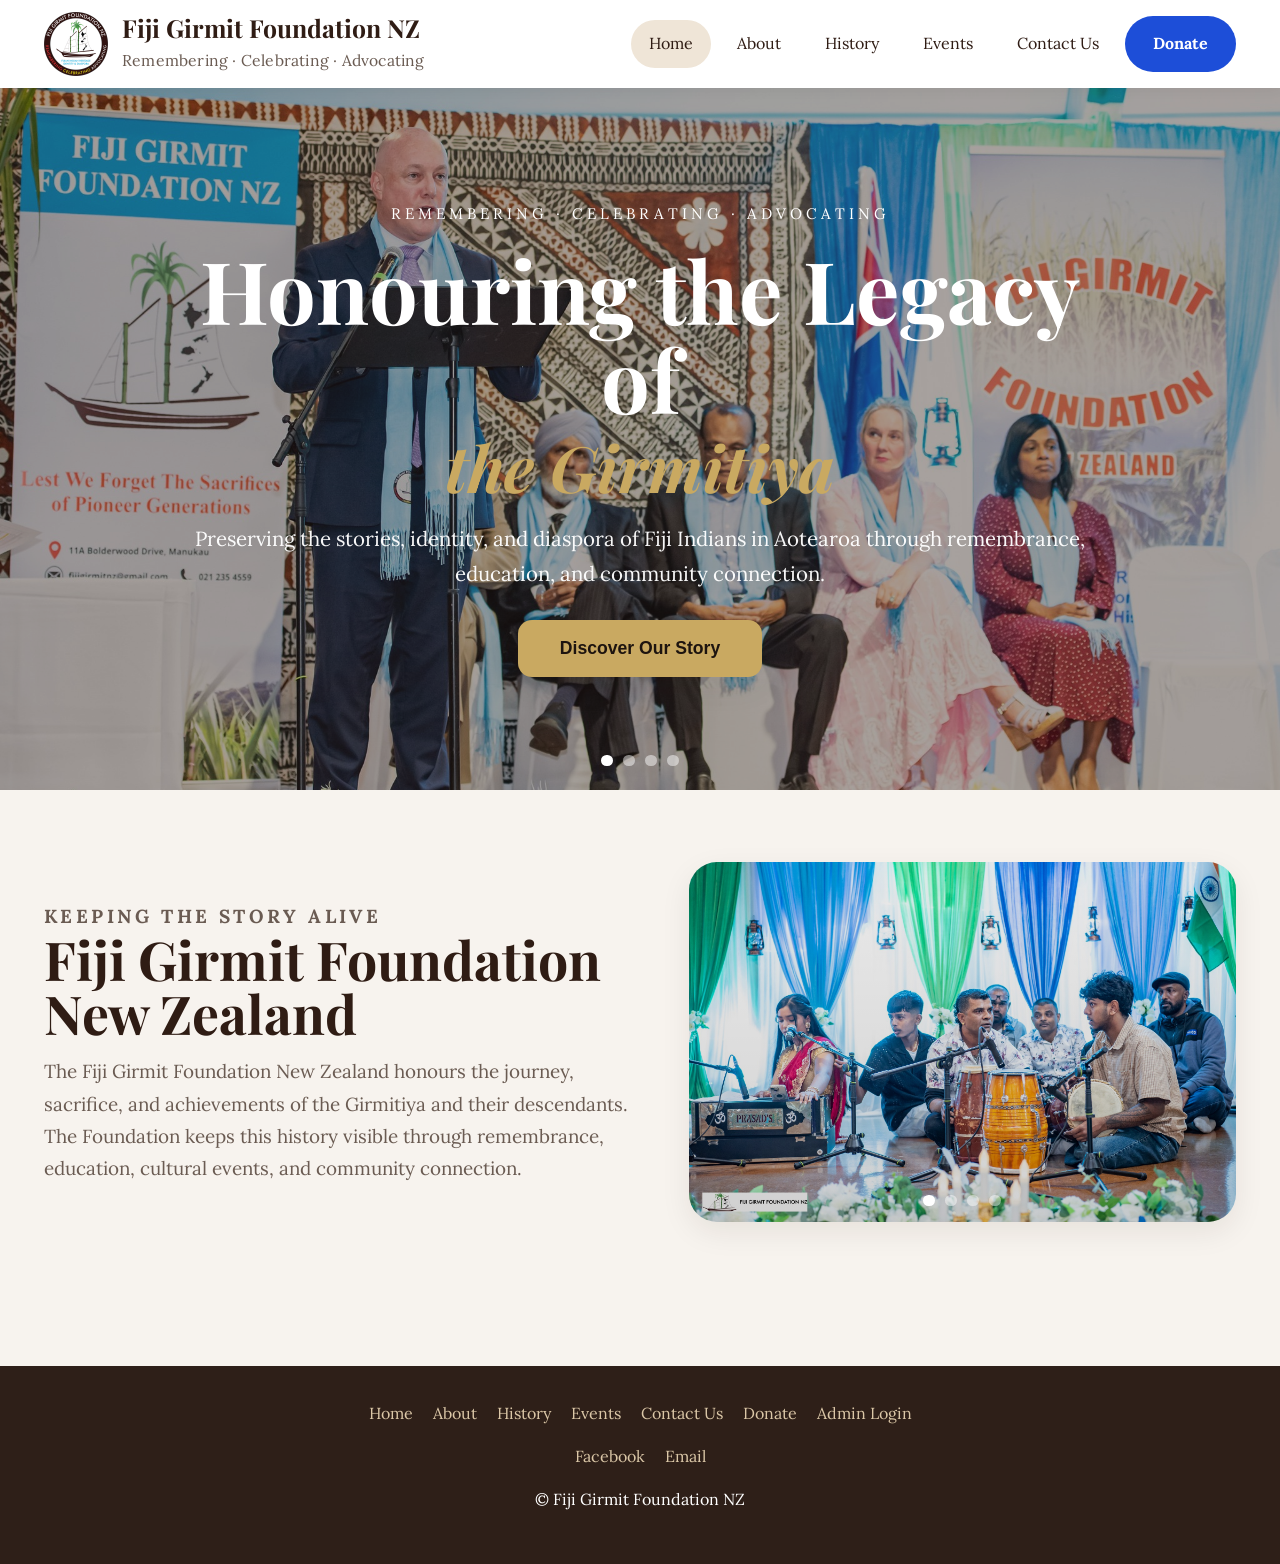
==== index.html @ 78e46b91 "Add files via upload" ====
<!DOCTYPE html>

<html lang="en">
<head>
<meta charset="utf-8"/>
<meta content="width=device-width, initial-scale=1.0" name="viewport"/>
<title>Fiji Girmit Foundation NZ</title>
<link href="https://fonts.googleapis.com/css2?family=Playfair+Display:wght@400;600;700&amp;family=Lora:wght@400;500;600&amp;display=swap" rel="stylesheet"/>
<style>
:root{--ink:#2f1c14;--gold:#c9a961;--cream:#f7f3ee;--line:#eadfce;--white:#fff;--muted:#6a5b52;--shadow:0 10px 30px rgba(40,24,18,.08)}
*{box-sizing:border-box}html,body{margin:0;padding:0;overflow-x:hidden}body{font-family:"Lora",serif;background:var(--cream);color:var(--ink);line-height:1.7}a{text-decoration:none;color:inherit}img{max-width:100%;display:block}.container{max-width:1240px;margin:0 auto;padding:0 24px}
header{position:sticky;top:0;z-index:1000;background:rgba(255,255,255,.96);backdrop-filter:blur(10px);box-shadow:0 2px 12px rgba(0,0,0,.05)}.header-inner{max-width:1240px;margin:0 auto;padding:18px 24px;display:flex;align-items:center;justify-content:space-between;gap:20px}.brand{display:flex;align-items:center;gap:14px}.brand img{width:58px;height:58px;object-fit:contain}.brand h1{margin:0;font-family:"Playfair Display",serif;font-size:1.15rem}.brand p{margin:0;color:var(--muted);font-size:.8rem}nav{display:flex;align-items:center;gap:8px;flex-wrap:wrap}nav a{padding:10px 18px;border-radius:999px;font-size:1rem;transition:.2s}nav a:hover,nav a.active{background:#efe5d7}.donate-btn{background:#1d4ed8;color:#fff!important;font-weight:700;padding:14px 28px!important}
.hero{position:relative;min-height:78vh;display:flex;align-items:center;justify-content:center;overflow:hidden}.hero-slides,.hero-slide{position:absolute;inset:0}.hero-slide{opacity:0;transition:opacity .9s ease}.hero-slide.active{opacity:1}.hero-slide img{width:100%;height:100%;object-fit:cover}.hero:after{content:"";position:absolute;inset:0;background:rgba(46,31,24,.42)}.hero-content{position:relative;z-index:2;text-align:center;color:#fff;max-width:980px;padding:40px 24px}.hero-content .topline{letter-spacing:4px;text-transform:uppercase;font-size:.95rem;margin:0 0 18px}.hero-content h1{margin:0;font-family:"Playfair Display",serif;font-size:5.4rem;line-height:1.03}.hero-content h2{margin:10px 0 22px;font-family:"Playfair Display",serif;font-size:4rem;line-height:1.05;color:var(--gold);font-style:italic}.hero-content .desc{margin:0 auto 28px;max-width:940px;font-size:1.28rem;color:rgba(255,255,255,.96)}.hero-content button{background:var(--gold);color:#1d140f;border:none;border-radius:14px;padding:18px 42px;font-weight:800;font-size:1.1rem;cursor:pointer;box-shadow:var(--shadow)}.hero-dots,.slideshow-dots{position:absolute;left:50%;transform:translateX(-50%);display:flex;gap:10px;z-index:3}.hero-dots{bottom:24px}.dot{width:11px;height:11px;border-radius:999px;border:0;background:rgba(255,255,255,.48);cursor:pointer}.dot.active{background:#fff}
.section{max-width:1240px;margin:0 auto;padding:72px 24px;display:grid;grid-template-columns:1.05fr .95fr;gap:40px;align-items:center}.section-label{margin:0 0 12px;color:var(--gold);letter-spacing:.18em;text-transform:uppercase;font-size:.9rem;font-weight:700}.section h3{margin:0 0 16px;font-family:"Playfair Display",serif;font-size:3.35rem;line-height:1}.section p{margin:0;color:var(--muted);font-size:1.18rem;max-width:700px}.section-block{padding:72px 0}.section-title{margin:0;font-family:"Playfair Display",serif;font-size:3rem;line-height:1.08}.full-width-slideshow{position:relative;border-radius:28px;overflow:hidden;box-shadow:var(--shadow);height:360px}.slides-track,.story-slide{position:absolute;inset:0}.story-slide{opacity:0;transition:opacity .8s ease}.story-slide.active{opacity:1}.story-slide img{width:100%;height:100%;object-fit:cover}.slideshow-overlay{position:absolute;inset:0;background:linear-gradient(180deg,rgba(0,0,0,.08),rgba(0,0,0,.18))}.slideshow-dots{bottom:16px}
.grid{display:grid;gap:24px}.card-grid{grid-template-columns:repeat(auto-fit,minmax(280px,1fr));margin-top:32px}.site-card{background:#fff;border:1px solid var(--line);border-radius:24px;overflow:hidden;box-shadow:var(--shadow);transition:transform .2s ease,box-shadow .2s ease;cursor:pointer}.site-card:hover{transform:translateY(-4px);box-shadow:0 18px 34px rgba(40,24,18,.12)}.site-card .media{aspect-ratio:4/3;background:#efe6da;overflow:hidden}.site-card .media img{width:100%;height:100%;object-fit:cover}.site-card .media.media--empty{display:flex;align-items:center;justify-content:center;border:1px dashed #d6c3a8}.media-placeholder{padding:18px;text-align:center;color:#7a6555;font-weight:600}.site-card .content{padding:22px}.eyebrow{margin:0 0 10px;color:var(--gold);font-size:.82rem;text-transform:uppercase;letter-spacing:.12em;font-weight:700}.site-card h3{margin:0 0 10px;font-family:"Playfair Display",serif;font-size:1.9rem;line-height:1.05}.meta{margin:0 0 12px;color:var(--muted);font-size:.97rem}.site-card p{margin:0;color:var(--muted)}.cta{margin-top:14px;color:#a12f27;font-weight:700}.notice{padding:14px 18px;border-radius:18px;background:#fff;border:1px solid var(--line);color:var(--muted);margin-top:24px}
.modal{position:fixed;inset:0;background:rgba(20,13,10,.78);display:none;align-items:center;justify-content:center;padding:24px;z-index:2000}.modal.open{display:flex}.modal-shell{width:min(1120px,100%);background:#fbf8f4;border-radius:28px;overflow:hidden;box-shadow:0 30px 80px rgba(0,0,0,.35)}.modal-top{display:flex;align-items:center;justify-content:space-between;padding:24px 28px;border-bottom:1px solid var(--line)}.modal-top h3{margin:0;font-family:"Playfair Display",serif;font-size:2.6rem}.close-btn{background:none;border:none;font-size:2rem;cursor:pointer;color:var(--ink)}.modal-main{display:grid;grid-template-columns:1.1fr .9fr}.modal-visual{position:relative;display:flex;align-items:center;justify-content:center;background:#111;min-height:520px}.modal-visual img{max-width:100%;max-height:100%;object-fit:contain}.modal-visual.no-image img{display:none}.modal-visual.no-image:before{content:"No image uploaded";color:#fff;font-weight:700}.modal-panel{padding:28px}.modal-nav{position:absolute;top:50%;transform:translateY(-50%);width:54px;height:54px;border-radius:999px;border:none;background:rgba(255,255,255,.95);font-size:1.5rem;cursor:pointer}.modal-nav.prev{left:18px}.modal-nav.next{right:18px}.counter{display:inline-flex;padding:8px 14px;border-radius:999px;background:#f1e7da;color:var(--ink);font-weight:700;margin-bottom:18px}
footer{background:#2e1f18;color:#fff;margin-top:72px}.footer-inner{max-width:1240px;margin:0 auto;padding:34px 24px;text-align:center}.footer-links,.footer-social{display:flex;gap:20px;justify-content:center;flex-wrap:wrap;margin-bottom:16px}.footer-links a,.footer-social a{color:#dbc7a7}
@media(max-width:1100px){.section,.modal-main{grid-template-columns:1fr}.hero-content h1{font-size:4rem}.hero-content h2{font-size:3rem}.modal-visual{min-height:360px}}
@media(max-width:760px){.header-inner{flex-direction:column;align-items:flex-start;padding:14px 18px}.brand img{width:48px;height:48px}nav{width:100%;gap:6px}nav a{padding:9px 12px;font-size:.92rem}.donate-btn{padding:10px 16px!important}.hero{min-height:62vh}.hero-content{padding:32px 18px}.hero-content .topline{font-size:.75rem;letter-spacing:2px}.hero-content h1{font-size:2.7rem}.hero-content h2{font-size:2.05rem}.hero-content .desc{font-size:1.02rem}.section{padding:52px 18px;gap:24px}.section h3,.section-title{font-size:2.15rem}.full-width-slideshow{height:250px}.card-grid{grid-template-columns:1fr}.modal{padding:12px}.modal-shell{border-radius:20px}.modal-top{padding:18px 20px}.modal-top h3{font-size:2rem}.modal-panel{padding:20px}.modal-nav{width:44px;height:44px}}

/* Global logo/header format across all pages */
.header-container{max-width:1240px;margin:0 auto;padding:12px 24px;display:flex;justify-content:space-between;align-items:center;gap:22px}.logo-section{display:flex;align-items:center;gap:14px;min-width:360px;color:inherit}.logo-img{width:64px;height:64px;object-fit:contain;flex:0 0 auto}.logo-text h1{margin:0;font-family:"Playfair Display",serif;font-size:1.55rem;line-height:1.1;font-weight:700;color:inherit;white-space:nowrap}.logo-text p{margin:6px 0 0;color:var(--muted,var(--text-light,#63554d));font-size:.98rem;letter-spacing:.2px;white-space:nowrap}@media(max-width:900px){.header-container{align-items:flex-start}.logo-section{min-width:auto}.logo-text h1{font-size:1.35rem}.logo-text p{font-size:.88rem}.logo-img{width:56px;height:56px}nav{width:100%;}}@media(max-width:760px){.header-container{flex-direction:column;align-items:flex-start;padding:12px 18px}.logo-section{width:100%;gap:12px}.logo-img{width:52px;height:52px}.logo-text h1{font-size:1.15rem;white-space:normal}.logo-text p{font-size:.82rem;white-space:normal}}
</style>
</head>
<body>
<header><div class="header-container"><a class="logo-section" href="index.html"><img alt="Fiji Girmit Foundation NZ Logo" class="logo-img" src="logo.jpg"/><div class="logo-text"><h1>Fiji Girmit Foundation NZ</h1><p>Remembering · Celebrating · Advocating</p></div></a><nav><a class="active" href="index.html">Home</a><a href="about.html">About</a><a href="history.html">History</a><a href="events.html">Events</a><a href="contact.html">Contact Us</a><a class="donate-btn" href="donate.html">Donate</a></nav></div></header>
<main>
<section class="hero"><div class="hero-slides"><div class="hero-slide active"><img alt="Fiji Girmit Day celebration hero image 1" src="images/gday17.jpg"/></div><div class="hero-slide"><img alt="Fiji Girmit Day celebration hero image 2" src="images/gday16.jpg"/></div><div class="hero-slide"><img alt="Fiji Girmit Day celebration hero image 3" src="images/gday15.jpg"/></div><div class="hero-slide"><img alt="Fiji Girmit Day celebration hero image 4" src="images/gday14.jpg"/></div></div><div class="hero-content"><p class="topline">Remembering · Celebrating · Advocating</p><h1>Honouring the Legacy of</h1><h2>the Girmitiya</h2><p class="desc">Preserving the stories, identity, and diaspora of Fiji Indians in Aotearoa through remembrance, education, and community connection.</p><button onclick="window.location.href='history.html'">Discover Our Story</button></div><div class="hero-dots"></div></section>
<section class="section"><div><p class="section-label">Keeping the story alive</p><h3>Fiji Girmit Foundation New Zealand</h3><p>The Fiji Girmit Foundation New Zealand honours the journey, sacrifice, and achievements of the Girmitiya and their descendants. The Foundation keeps this history visible through remembrance, education, cultural events, and community connection.</p></div><div class="full-width-slideshow"><div class="slides-track"><div class="story-slide active"><img alt="Historic Fiji Girmit memory 10" src="images/gday10.jpg"/></div><div class="story-slide"><img alt="Historic Fiji Girmit memory 9" src="images/gday9.jpg"/></div><div class="story-slide"><img alt="Historic Fiji Girmit memory 8" src="images/gday8.jpg"/></div><div class="story-slide"><img alt="Historic Fiji Girmit memory 7" src="images/gday7.jpg"/></div></div><div class="slideshow-overlay"></div><div class="slideshow-dots"></div></div></section>
<section class="section-block" id="galleryHighlightsSection" style="padding-top:0"><div class="container"><h2 class="section-title">Upcoming Events</h2><div class="grid card-grid" id="galleryHighlightsGrid"></div></div></section>
</main>
<div aria-hidden="true" class="modal" id="eventModal"><div class="modal-shell"><div class="modal-top"><h3 data-modal-title="">Gallery</h3><button class="close-btn" onclick="closeEventModal()">×</button></div><div class="modal-main"><div class="modal-visual"><button class="modal-nav prev" data-modal-prev="" onclick="changeEventModalGallery(-1)">❮</button><img alt="Gallery image" data-modal-image="" src=""/><button class="modal-nav next" data-modal-next="" onclick="changeEventModalGallery(1)">❯</button></div><div class="modal-panel"><div class="counter" data-modal-counter="">1 / 1</div><div data-modal-text=""></div></div></div></div></div>
<footer><div class="footer-inner"><div class="footer-links"><a href="index.html">Home</a><a href="about.html">About</a><a href="history.html">History</a><a href="events.html">Events</a><a href="contact.html">Contact Us</a><a href="donate.html">Donate</a><a href="/admin/">Admin Login</a></div><div class="footer-social"><a href="https://www.facebook.com/FijiGirmitFoundationNz/" rel="noopener" target="_blank">Facebook</a><a href="mailto:admin@fijigirmit.org.nz">Email</a></div><p>© Fiji Girmit Foundation NZ</p></div></footer>
<script src="https://cdn.jsdelivr.net/npm/js-yaml@4/dist/js-yaml.min.js"></script><script src="site-content.js"></script>
<script>
function setupHeroSlideshow(){const slides=Array.from(document.querySelectorAll('.hero .hero-slide'));const dotsWrap=document.querySelector('.hero-dots');if(!slides.length||!dotsWrap)return;let current=0;slides.forEach(function(_,i){const b=document.createElement('button');b.className='dot'+(i===0?' active':'');b.onclick=function(){show(i)};dotsWrap.appendChild(b)});const dots=Array.from(dotsWrap.children);function show(i){slides[current].classList.remove('active');dots[current].classList.remove('active');current=i;slides[current].classList.add('active');dots[current].classList.add('active')}setInterval(function(){show((current+1)%slides.length)},4500)}
function setupStorySlideshow(){const slides=Array.from(document.querySelectorAll('.story-slide'));const dotsWrap=document.querySelector('.slideshow-dots');if(!slides.length||!dotsWrap)return;let current=0;slides.forEach(function(_,i){const b=document.createElement('button');b.className='dot'+(i===0?' active':'');b.onclick=function(){show(i)};dotsWrap.appendChild(b)});const dots=Array.from(dotsWrap.children);function show(i){slides[current].classList.remove('active');dots[current].classList.remove('active');current=i;slides[current].classList.add('active');dots[current].classList.add('active')}setInterval(function(){show((current+1)%slides.length)},5200)}
let galleries=[],modalIndex=0,photoIndex=0;function esc(v){return String(v||'').replace(/[&<>"']/g,function(c){return({'&':'&amp;','<':'&lt;','>':'&gt;','"':'&quot;',"'":'&#39;'})[c]})}
async function loadGalleries(){let items=[];try{if(typeof cmsLoadEvents==='function')items=await cmsLoadEvents()}catch(e){console.warn(e)}galleries=(items||[]).filter(item=>item&&item.show_on_homepage!==false&&(item.display_mode==='gallery'||(item.photos&&item.photos.length))).slice(0,6);const section=document.getElementById('galleryHighlightsSection');const grid=document.getElementById('galleryHighlightsGrid');if(!grid)return;if(!galleries.length){if(section)section.style.display='none';return}grid.innerHTML=galleries.map((g,i)=>{const first=(g.photos&&g.photos[0])||g.flyer||'';const media=first?`<div class="media"><img src="${esc(first)}" alt="${esc(g.title)}"></div>`:`<div class="media media--empty"><div class="media-placeholder">No image uploaded</div></div>`;return `<article class="site-card" onclick="openEventModal(${i})">${media}<div class="content"><p class="eyebrow">${esc(g.date_display||cmsFormatDate(g.date,false)||'Gallery')}</p><h3>${esc(g.title||'Event Gallery')}</h3><p class="meta">${esc(g.category||'Photo Gallery')}</p><p>${esc(g.description||g.gallery_intro||'')}</p><p class="cta">View gallery</p></div></article>`}).join('')}
function openEventModal(i){modalIndex=i;photoIndex=0;renderModal();document.getElementById('eventModal').classList.add('open')}function closeEventModal(){document.getElementById('eventModal').classList.remove('open')}function changeEventModalGallery(step){const photos=(galleries[modalIndex]&&galleries[modalIndex].photos)||[];if(!photos.length)return;photoIndex=(photoIndex+step+photos.length)%photos.length;renderModal()}function renderModal(){const g=galleries[modalIndex]||{};const photos=(g.photos&&g.photos.length)?g.photos:(g.flyer?[g.flyer]:[]);const visual=document.querySelector('.modal-visual');const img=document.querySelector('[data-modal-image]');document.querySelector('[data-modal-title]').textContent=g.title||'Gallery';if(photos.length){visual.classList.remove('no-image');img.src=photos[photoIndex];img.alt=g.title||'Gallery image'}else{visual.classList.add('no-image');img.removeAttribute('src')}document.querySelector('[data-modal-counter]').style.display=photos.length?'inline-flex':'none';document.querySelector('[data-modal-counter]').textContent=(photoIndex+1)+' / '+photos.length;const modalMeta=document.querySelector('[data-modal-meta]');if(modalMeta)modalMeta.textContent=g.date_display||cmsFormatDate(g.date,false)||'';document.querySelector('[data-modal-text]').innerHTML='<p>'+esc(g.description||g.gallery_intro||'')+'</p>';document.querySelector('[data-modal-prev]').style.display=photos.length>1?'block':'none';document.querySelector('[data-modal-next]').style.display=photos.length>1?'block':'none'}
setupHeroSlideshow();setupStorySlideshow();loadGalleries();document.getElementById('eventModal').addEventListener('click',function(e){if(e.target===this)closeEventModal()});document.addEventListener('keydown',function(e){if(e.key==='Escape')closeEventModal()});
</script>
</body>
</html>
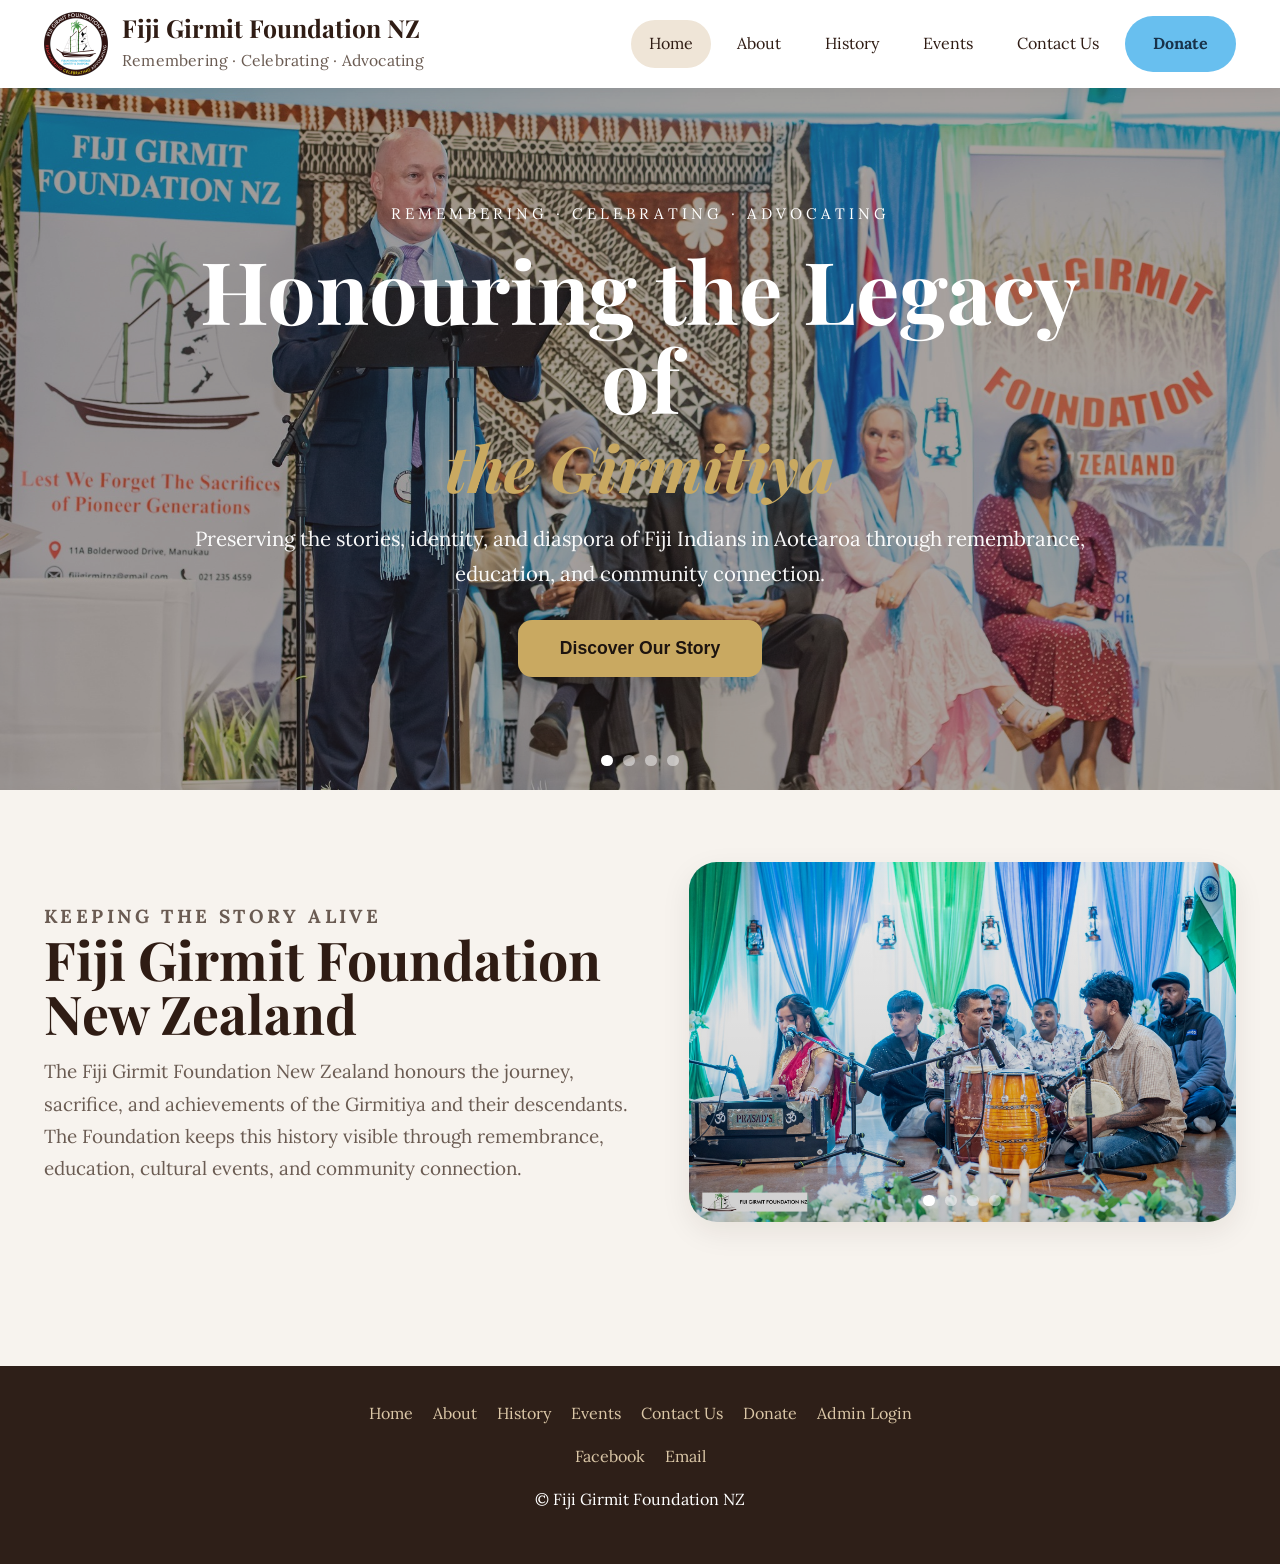
==== commit f4d781ac: "Add files via upload" ====
--- a/index.html
+++ b/index.html
@@ -9,7 +9,7 @@
 <style>
 :root{--ink:#2f1c14;--gold:#c9a961;--cream:#f7f3ee;--line:#eadfce;--white:#fff;--muted:#6a5b52;--shadow:0 10px 30px rgba(40,24,18,.08)}
 *{box-sizing:border-box}html,body{margin:0;padding:0;overflow-x:hidden}body{font-family:"Lora",serif;background:var(--cream);color:var(--ink);line-height:1.7}a{text-decoration:none;color:inherit}img{max-width:100%;display:block}.container{max-width:1240px;margin:0 auto;padding:0 24px}
-header{position:sticky;top:0;z-index:1000;background:rgba(255,255,255,.96);backdrop-filter:blur(10px);box-shadow:0 2px 12px rgba(0,0,0,.05)}.header-inner{max-width:1240px;margin:0 auto;padding:18px 24px;display:flex;align-items:center;justify-content:space-between;gap:20px}.brand{display:flex;align-items:center;gap:14px}.brand img{width:58px;height:58px;object-fit:contain}.brand h1{margin:0;font-family:"Playfair Display",serif;font-size:1.15rem}.brand p{margin:0;color:var(--muted);font-size:.8rem}nav{display:flex;align-items:center;gap:8px;flex-wrap:wrap}nav a{padding:10px 18px;border-radius:999px;font-size:1rem;transition:.2s}nav a:hover,nav a.active{background:#efe5d7}.donate-btn{background:#1d4ed8;color:#fff!important;font-weight:700;padding:14px 28px!important}
+header{position:sticky;top:0;z-index:1000;background:rgba(255,255,255,.96);backdrop-filter:blur(10px);box-shadow:0 2px 12px rgba(0,0,0,.05)}.header-inner{max-width:1240px;margin:0 auto;padding:18px 24px;display:flex;align-items:center;justify-content:space-between;gap:20px}.brand{display:flex;align-items:center;gap:14px}.brand img{width:58px;height:58px;object-fit:contain}.brand h1{margin:0;font-family:"Playfair Display",serif;font-size:1.15rem}.brand p{margin:0;color:var(--muted);font-size:.8rem}nav{display:flex;align-items:center;gap:8px;flex-wrap:wrap}nav a{padding:10px 18px;border-radius:999px;font-size:1rem;transition:.2s}nav a:hover,nav a.active{background:#efe5d7}.donate-btn{background:#68BFEF;color:#18324A!important;font-weight:700;padding:14px 28px!important}
 .hero{position:relative;min-height:78vh;display:flex;align-items:center;justify-content:center;overflow:hidden}.hero-slides,.hero-slide{position:absolute;inset:0}.hero-slide{opacity:0;transition:opacity .9s ease}.hero-slide.active{opacity:1}.hero-slide img{width:100%;height:100%;object-fit:cover}.hero:after{content:"";position:absolute;inset:0;background:rgba(46,31,24,.42)}.hero-content{position:relative;z-index:2;text-align:center;color:#fff;max-width:980px;padding:40px 24px}.hero-content .topline{letter-spacing:4px;text-transform:uppercase;font-size:.95rem;margin:0 0 18px}.hero-content h1{margin:0;font-family:"Playfair Display",serif;font-size:5.4rem;line-height:1.03}.hero-content h2{margin:10px 0 22px;font-family:"Playfair Display",serif;font-size:4rem;line-height:1.05;color:var(--gold);font-style:italic}.hero-content .desc{margin:0 auto 28px;max-width:940px;font-size:1.28rem;color:rgba(255,255,255,.96)}.hero-content button{background:var(--gold);color:#1d140f;border:none;border-radius:14px;padding:18px 42px;font-weight:800;font-size:1.1rem;cursor:pointer;box-shadow:var(--shadow)}.hero-dots,.slideshow-dots{position:absolute;left:50%;transform:translateX(-50%);display:flex;gap:10px;z-index:3}.hero-dots{bottom:24px}.dot{width:11px;height:11px;border-radius:999px;border:0;background:rgba(255,255,255,.48);cursor:pointer}.dot.active{background:#fff}
 .section{max-width:1240px;margin:0 auto;padding:72px 24px;display:grid;grid-template-columns:1.05fr .95fr;gap:40px;align-items:center}.section-label{margin:0 0 12px;color:var(--gold);letter-spacing:.18em;text-transform:uppercase;font-size:.9rem;font-weight:700}.section h3{margin:0 0 16px;font-family:"Playfair Display",serif;font-size:3.35rem;line-height:1}.section p{margin:0;color:var(--muted);font-size:1.18rem;max-width:700px}.section-block{padding:72px 0}.section-title{margin:0;font-family:"Playfair Display",serif;font-size:3rem;line-height:1.08}.full-width-slideshow{position:relative;border-radius:28px;overflow:hidden;box-shadow:var(--shadow);height:360px}.slides-track,.story-slide{position:absolute;inset:0}.story-slide{opacity:0;transition:opacity .8s ease}.story-slide.active{opacity:1}.story-slide img{width:100%;height:100%;object-fit:cover}.slideshow-overlay{position:absolute;inset:0;background:linear-gradient(180deg,rgba(0,0,0,.08),rgba(0,0,0,.18))}.slideshow-dots{bottom:16px}
 .grid{display:grid;gap:24px}.card-grid{grid-template-columns:repeat(auto-fit,minmax(280px,1fr));margin-top:32px}.site-card{background:#fff;border:1px solid var(--line);border-radius:24px;overflow:hidden;box-shadow:var(--shadow);transition:transform .2s ease,box-shadow .2s ease;cursor:pointer}.site-card:hover{transform:translateY(-4px);box-shadow:0 18px 34px rgba(40,24,18,.12)}.site-card .media{aspect-ratio:4/3;background:#efe6da;overflow:hidden}.site-card .media img{width:100%;height:100%;object-fit:cover}.site-card .media.media--empty{display:flex;align-items:center;justify-content:center;border:1px dashed #d6c3a8}.media-placeholder{padding:18px;text-align:center;color:#7a6555;font-weight:600}.site-card .content{padding:22px}.eyebrow{margin:0 0 10px;color:var(--gold);font-size:.82rem;text-transform:uppercase;letter-spacing:.12em;font-weight:700}.site-card h3{margin:0 0 10px;font-family:"Playfair Display",serif;font-size:1.9rem;line-height:1.05}.meta{margin:0 0 12px;color:var(--muted);font-size:.97rem}.site-card p{margin:0;color:var(--muted)}.cta{margin-top:14px;color:#a12f27;font-weight:700}.notice{padding:14px 18px;border-radius:18px;background:#fff;border:1px solid var(--line);color:var(--muted);margin-top:24px}
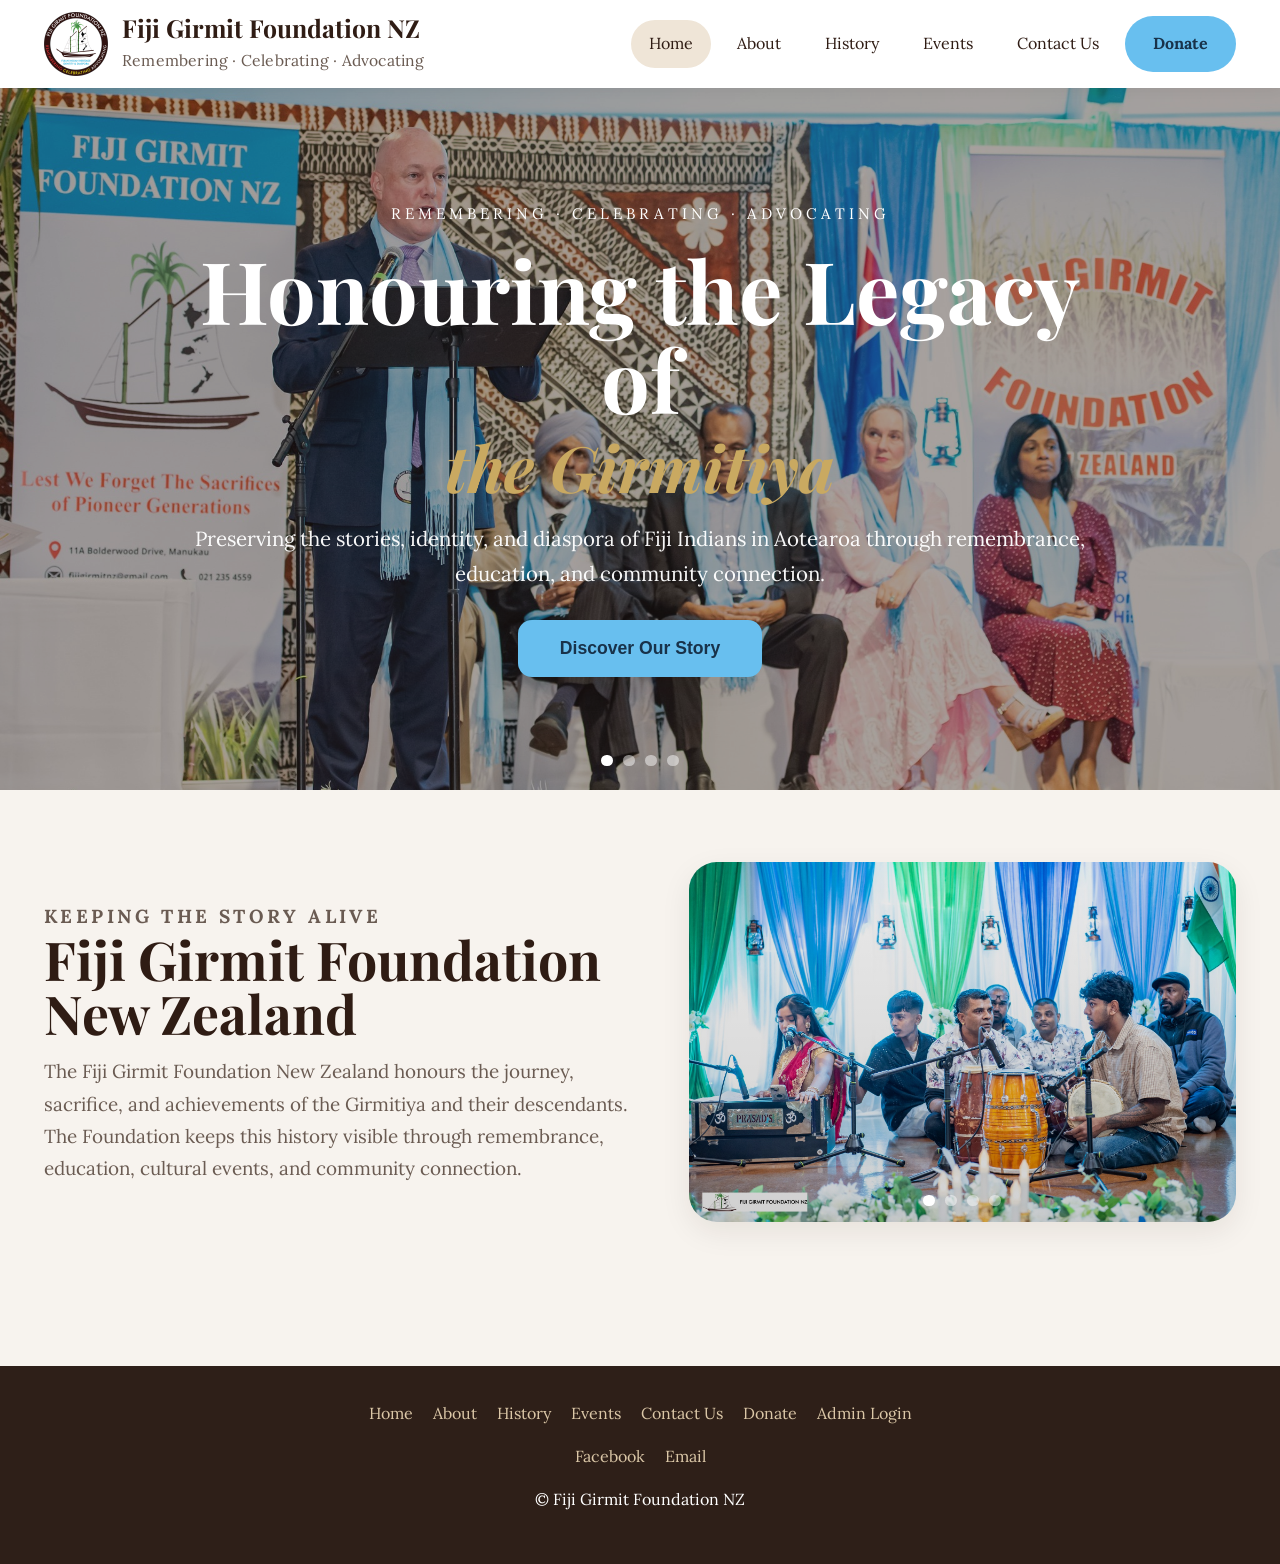
==== commit a07c0e4e: "Add files via upload" ====
--- a/index.html
+++ b/index.html
@@ -10,9 +10,9 @@
 :root{--ink:#2f1c14;--gold:#c9a961;--cream:#f7f3ee;--line:#eadfce;--white:#fff;--muted:#6a5b52;--shadow:0 10px 30px rgba(40,24,18,.08)}
 *{box-sizing:border-box}html,body{margin:0;padding:0;overflow-x:hidden}body{font-family:"Lora",serif;background:var(--cream);color:var(--ink);line-height:1.7}a{text-decoration:none;color:inherit}img{max-width:100%;display:block}.container{max-width:1240px;margin:0 auto;padding:0 24px}
 header{position:sticky;top:0;z-index:1000;background:rgba(255,255,255,.96);backdrop-filter:blur(10px);box-shadow:0 2px 12px rgba(0,0,0,.05)}.header-inner{max-width:1240px;margin:0 auto;padding:18px 24px;display:flex;align-items:center;justify-content:space-between;gap:20px}.brand{display:flex;align-items:center;gap:14px}.brand img{width:58px;height:58px;object-fit:contain}.brand h1{margin:0;font-family:"Playfair Display",serif;font-size:1.15rem}.brand p{margin:0;color:var(--muted);font-size:.8rem}nav{display:flex;align-items:center;gap:8px;flex-wrap:wrap}nav a{padding:10px 18px;border-radius:999px;font-size:1rem;transition:.2s}nav a:hover,nav a.active{background:#efe5d7}.donate-btn{background:#68BFEF;color:#18324A!important;font-weight:700;padding:14px 28px!important}
-.hero{position:relative;min-height:78vh;display:flex;align-items:center;justify-content:center;overflow:hidden}.hero-slides,.hero-slide{position:absolute;inset:0}.hero-slide{opacity:0;transition:opacity .9s ease}.hero-slide.active{opacity:1}.hero-slide img{width:100%;height:100%;object-fit:cover}.hero:after{content:"";position:absolute;inset:0;background:rgba(46,31,24,.42)}.hero-content{position:relative;z-index:2;text-align:center;color:#fff;max-width:980px;padding:40px 24px}.hero-content .topline{letter-spacing:4px;text-transform:uppercase;font-size:.95rem;margin:0 0 18px}.hero-content h1{margin:0;font-family:"Playfair Display",serif;font-size:5.4rem;line-height:1.03}.hero-content h2{margin:10px 0 22px;font-family:"Playfair Display",serif;font-size:4rem;line-height:1.05;color:var(--gold);font-style:italic}.hero-content .desc{margin:0 auto 28px;max-width:940px;font-size:1.28rem;color:rgba(255,255,255,.96)}.hero-content button{background:var(--gold);color:#1d140f;border:none;border-radius:14px;padding:18px 42px;font-weight:800;font-size:1.1rem;cursor:pointer;box-shadow:var(--shadow)}.hero-dots,.slideshow-dots{position:absolute;left:50%;transform:translateX(-50%);display:flex;gap:10px;z-index:3}.hero-dots{bottom:24px}.dot{width:11px;height:11px;border-radius:999px;border:0;background:rgba(255,255,255,.48);cursor:pointer}.dot.active{background:#fff}
+.hero{position:relative;min-height:78vh;display:flex;align-items:center;justify-content:center;overflow:hidden}.hero-slides,.hero-slide{position:absolute;inset:0}.hero-slide{opacity:0;transition:opacity .9s ease}.hero-slide.active{opacity:1}.hero-slide img{width:100%;height:100%;object-fit:cover}.hero:after{content:"";position:absolute;inset:0;background:rgba(46,31,24,.42)}.hero-content{position:relative;z-index:2;text-align:center;color:#fff;max-width:980px;padding:40px 24px}.hero-content .topline{letter-spacing:4px;text-transform:uppercase;font-size:.95rem;margin:0 0 18px}.hero-content h1{margin:0;font-family:"Playfair Display",serif;font-size:5.4rem;line-height:1.03}.hero-content h2{margin:10px 0 22px;font-family:"Playfair Display",serif;font-size:4rem;line-height:1.05;color:var(--gold);font-style:italic}.hero-content .desc{margin:0 auto 28px;max-width:940px;font-size:1.28rem;color:rgba(255,255,255,.96)}.hero-content button{background:#68BFEF;color:#18324A;border:none;border-radius:14px;padding:18px 42px;font-weight:800;font-size:1.1rem;cursor:pointer;box-shadow:var(--shadow)}.hero-content button:hover{background:#43A9DD;transform:translateY(-2px)}.hero-dots,.slideshow-dots{position:absolute;left:50%;transform:translateX(-50%);display:flex;gap:10px;z-index:3}.hero-dots{bottom:24px}.dot{width:11px;height:11px;border-radius:999px;border:0;background:rgba(255,255,255,.48);cursor:pointer}.dot.active{background:#fff}
 .section{max-width:1240px;margin:0 auto;padding:72px 24px;display:grid;grid-template-columns:1.05fr .95fr;gap:40px;align-items:center}.section-label{margin:0 0 12px;color:var(--gold);letter-spacing:.18em;text-transform:uppercase;font-size:.9rem;font-weight:700}.section h3{margin:0 0 16px;font-family:"Playfair Display",serif;font-size:3.35rem;line-height:1}.section p{margin:0;color:var(--muted);font-size:1.18rem;max-width:700px}.section-block{padding:72px 0}.section-title{margin:0;font-family:"Playfair Display",serif;font-size:3rem;line-height:1.08}.full-width-slideshow{position:relative;border-radius:28px;overflow:hidden;box-shadow:var(--shadow);height:360px}.slides-track,.story-slide{position:absolute;inset:0}.story-slide{opacity:0;transition:opacity .8s ease}.story-slide.active{opacity:1}.story-slide img{width:100%;height:100%;object-fit:cover}.slideshow-overlay{position:absolute;inset:0;background:linear-gradient(180deg,rgba(0,0,0,.08),rgba(0,0,0,.18))}.slideshow-dots{bottom:16px}
-.grid{display:grid;gap:24px}.card-grid{grid-template-columns:repeat(auto-fit,minmax(280px,1fr));margin-top:32px}.site-card{background:#fff;border:1px solid var(--line);border-radius:24px;overflow:hidden;box-shadow:var(--shadow);transition:transform .2s ease,box-shadow .2s ease;cursor:pointer}.site-card:hover{transform:translateY(-4px);box-shadow:0 18px 34px rgba(40,24,18,.12)}.site-card .media{aspect-ratio:4/3;background:#efe6da;overflow:hidden}.site-card .media img{width:100%;height:100%;object-fit:cover}.site-card .media.media--empty{display:flex;align-items:center;justify-content:center;border:1px dashed #d6c3a8}.media-placeholder{padding:18px;text-align:center;color:#7a6555;font-weight:600}.site-card .content{padding:22px}.eyebrow{margin:0 0 10px;color:var(--gold);font-size:.82rem;text-transform:uppercase;letter-spacing:.12em;font-weight:700}.site-card h3{margin:0 0 10px;font-family:"Playfair Display",serif;font-size:1.9rem;line-height:1.05}.meta{margin:0 0 12px;color:var(--muted);font-size:.97rem}.site-card p{margin:0;color:var(--muted)}.cta{margin-top:14px;color:#a12f27;font-weight:700}.notice{padding:14px 18px;border-radius:18px;background:#fff;border:1px solid var(--line);color:var(--muted);margin-top:24px}
+.grid{display:grid;gap:24px}.card-grid{grid-template-columns:repeat(auto-fit,minmax(280px,1fr));margin-top:32px}.site-card{background:#fff;border:1px solid var(--line);border-radius:24px;overflow:hidden;box-shadow:var(--shadow);transition:transform .2s ease,box-shadow .2s ease;cursor:pointer}.site-card:hover{transform:translateY(-4px);box-shadow:0 18px 34px rgba(40,24,18,.12)}.site-card .media{aspect-ratio:4/3;background:#efe6da;overflow:hidden}.site-card .media img{width:100%;height:100%;object-fit:cover}.site-card .media.media--empty{display:flex;align-items:center;justify-content:center;border:1px dashed #d6c3a8}.media-placeholder{padding:18px;text-align:center;color:#7a6555;font-weight:600}.site-card .content{padding:22px}.eyebrow{margin:0 0 10px;color:var(--gold);font-size:.82rem;text-transform:uppercase;letter-spacing:.12em;font-weight:700}.site-card h3{margin:0 0 10px;font-family:"Playfair Display",serif;font-size:1.9rem;line-height:1.05}.meta{margin:0 0 12px;color:var(--muted);font-size:.97rem}.site-card p{margin:0;color:var(--muted)}.cta{margin-top:14px;color:#68BFEF;font-weight:700}.notice{padding:14px 18px;border-radius:18px;background:#fff;border:1px solid var(--line);color:var(--muted);margin-top:24px}
 .modal{position:fixed;inset:0;background:rgba(20,13,10,.78);display:none;align-items:center;justify-content:center;padding:24px;z-index:2000}.modal.open{display:flex}.modal-shell{width:min(1120px,100%);background:#fbf8f4;border-radius:28px;overflow:hidden;box-shadow:0 30px 80px rgba(0,0,0,.35)}.modal-top{display:flex;align-items:center;justify-content:space-between;padding:24px 28px;border-bottom:1px solid var(--line)}.modal-top h3{margin:0;font-family:"Playfair Display",serif;font-size:2.6rem}.close-btn{background:none;border:none;font-size:2rem;cursor:pointer;color:var(--ink)}.modal-main{display:grid;grid-template-columns:1.1fr .9fr}.modal-visual{position:relative;display:flex;align-items:center;justify-content:center;background:#111;min-height:520px}.modal-visual img{max-width:100%;max-height:100%;object-fit:contain}.modal-visual.no-image img{display:none}.modal-visual.no-image:before{content:"No image uploaded";color:#fff;font-weight:700}.modal-panel{padding:28px}.modal-nav{position:absolute;top:50%;transform:translateY(-50%);width:54px;height:54px;border-radius:999px;border:none;background:rgba(255,255,255,.95);font-size:1.5rem;cursor:pointer}.modal-nav.prev{left:18px}.modal-nav.next{right:18px}.counter{display:inline-flex;padding:8px 14px;border-radius:999px;background:#f1e7da;color:var(--ink);font-weight:700;margin-bottom:18px}
 footer{background:#2e1f18;color:#fff;margin-top:72px}.footer-inner{max-width:1240px;margin:0 auto;padding:34px 24px;text-align:center}.footer-links,.footer-social{display:flex;gap:20px;justify-content:center;flex-wrap:wrap;margin-bottom:16px}.footer-links a,.footer-social a{color:#dbc7a7}
 @media(max-width:1100px){.section,.modal-main{grid-template-columns:1fr}.hero-content h1{font-size:4rem}.hero-content h2{font-size:3rem}.modal-visual{min-height:360px}}
@@ -20,6 +20,7 @@
 
 /* Global logo/header format across all pages */
 .header-container{max-width:1240px;margin:0 auto;padding:12px 24px;display:flex;justify-content:space-between;align-items:center;gap:22px}.logo-section{display:flex;align-items:center;gap:14px;min-width:360px;color:inherit}.logo-img{width:64px;height:64px;object-fit:contain;flex:0 0 auto}.logo-text h1{margin:0;font-family:"Playfair Display",serif;font-size:1.55rem;line-height:1.1;font-weight:700;color:inherit;white-space:nowrap}.logo-text p{margin:6px 0 0;color:var(--muted,var(--text-light,#63554d));font-size:.98rem;letter-spacing:.2px;white-space:nowrap}@media(max-width:900px){.header-container{align-items:flex-start}.logo-section{min-width:auto}.logo-text h1{font-size:1.35rem}.logo-text p{font-size:.88rem}.logo-img{width:56px;height:56px}nav{width:100%;}}@media(max-width:760px){.header-container{flex-direction:column;align-items:flex-start;padding:12px 18px}.logo-section{width:100%;gap:12px}.logo-img{width:52px;height:52px}.logo-text h1{font-size:1.15rem;white-space:normal}.logo-text p{font-size:.82rem;white-space:normal}}
+.donate-btn:hover{background:#43A9DD!important;transform:translateY(-2px)!important}
 </style>
 </head>
 <body>
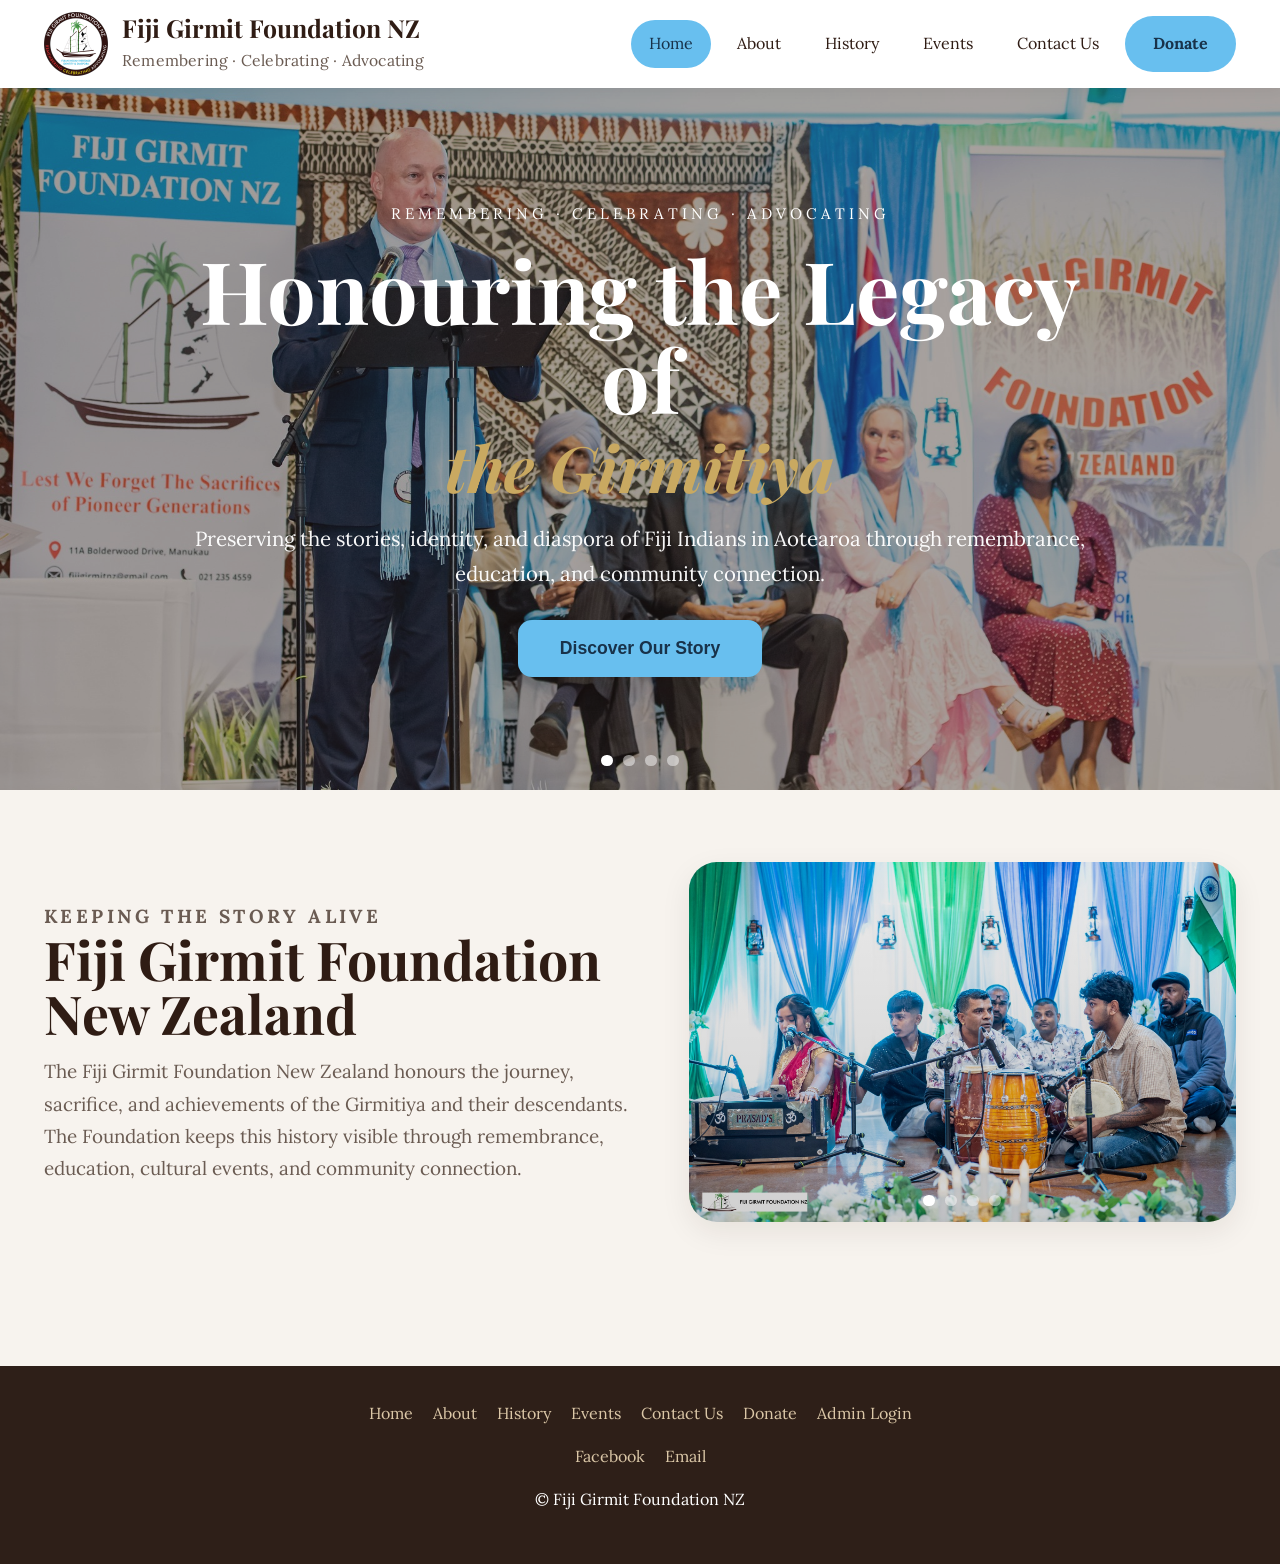
==== commit 2582912f: "Add files via upload" ====
--- a/index.html
+++ b/index.html
@@ -9,7 +9,7 @@
 <style>
 :root{--ink:#2f1c14;--gold:#c9a961;--cream:#f7f3ee;--line:#eadfce;--white:#fff;--muted:#6a5b52;--shadow:0 10px 30px rgba(40,24,18,.08)}
 *{box-sizing:border-box}html,body{margin:0;padding:0;overflow-x:hidden}body{font-family:"Lora",serif;background:var(--cream);color:var(--ink);line-height:1.7}a{text-decoration:none;color:inherit}img{max-width:100%;display:block}.container{max-width:1240px;margin:0 auto;padding:0 24px}
-header{position:sticky;top:0;z-index:1000;background:rgba(255,255,255,.96);backdrop-filter:blur(10px);box-shadow:0 2px 12px rgba(0,0,0,.05)}.header-inner{max-width:1240px;margin:0 auto;padding:18px 24px;display:flex;align-items:center;justify-content:space-between;gap:20px}.brand{display:flex;align-items:center;gap:14px}.brand img{width:58px;height:58px;object-fit:contain}.brand h1{margin:0;font-family:"Playfair Display",serif;font-size:1.15rem}.brand p{margin:0;color:var(--muted);font-size:.8rem}nav{display:flex;align-items:center;gap:8px;flex-wrap:wrap}nav a{padding:10px 18px;border-radius:999px;font-size:1rem;transition:.2s}nav a:hover,nav a.active{background:#efe5d7}.donate-btn{background:#68BFEF;color:#18324A!important;font-weight:700;padding:14px 28px!important}
+header{position:sticky;top:0;z-index:1000;background:rgba(255,255,255,.96);backdrop-filter:blur(10px);box-shadow:0 2px 12px rgba(0,0,0,.05)}.header-inner{max-width:1240px;margin:0 auto;padding:18px 24px;display:flex;align-items:center;justify-content:space-between;gap:20px}.brand{display:flex;align-items:center;gap:14px}.brand img{width:58px;height:58px;object-fit:contain}.brand h1{margin:0;font-family:"Playfair Display",serif;font-size:1.15rem}.brand p{margin:0;color:var(--muted);font-size:.8rem}nav{display:flex;align-items:center;gap:8px;flex-wrap:wrap}nav a{padding:10px 18px;border-radius:999px;font-size:1rem;transition:.2s}nav a:hover,nav a.active,nav a[aria-current="page"],nav a:focus{background:#68BFEF!important;color:#18324A!important}.donate-btn{background:#68BFEF!important;color:#18324A!important;font-weight:700;padding:14px 28px!important}
 .hero{position:relative;min-height:78vh;display:flex;align-items:center;justify-content:center;overflow:hidden}.hero-slides,.hero-slide{position:absolute;inset:0}.hero-slide{opacity:0;transition:opacity .9s ease}.hero-slide.active{opacity:1}.hero-slide img{width:100%;height:100%;object-fit:cover}.hero:after{content:"";position:absolute;inset:0;background:rgba(46,31,24,.42)}.hero-content{position:relative;z-index:2;text-align:center;color:#fff;max-width:980px;padding:40px 24px}.hero-content .topline{letter-spacing:4px;text-transform:uppercase;font-size:.95rem;margin:0 0 18px}.hero-content h1{margin:0;font-family:"Playfair Display",serif;font-size:5.4rem;line-height:1.03}.hero-content h2{margin:10px 0 22px;font-family:"Playfair Display",serif;font-size:4rem;line-height:1.05;color:var(--gold);font-style:italic}.hero-content .desc{margin:0 auto 28px;max-width:940px;font-size:1.28rem;color:rgba(255,255,255,.96)}.hero-content button{background:#68BFEF;color:#18324A;border:none;border-radius:14px;padding:18px 42px;font-weight:800;font-size:1.1rem;cursor:pointer;box-shadow:var(--shadow)}.hero-content button:hover{background:#43A9DD;transform:translateY(-2px)}.hero-dots,.slideshow-dots{position:absolute;left:50%;transform:translateX(-50%);display:flex;gap:10px;z-index:3}.hero-dots{bottom:24px}.dot{width:11px;height:11px;border-radius:999px;border:0;background:rgba(255,255,255,.48);cursor:pointer}.dot.active{background:#fff}
 .section{max-width:1240px;margin:0 auto;padding:72px 24px;display:grid;grid-template-columns:1.05fr .95fr;gap:40px;align-items:center}.section-label{margin:0 0 12px;color:var(--gold);letter-spacing:.18em;text-transform:uppercase;font-size:.9rem;font-weight:700}.section h3{margin:0 0 16px;font-family:"Playfair Display",serif;font-size:3.35rem;line-height:1}.section p{margin:0;color:var(--muted);font-size:1.18rem;max-width:700px}.section-block{padding:72px 0}.section-title{margin:0;font-family:"Playfair Display",serif;font-size:3rem;line-height:1.08}.full-width-slideshow{position:relative;border-radius:28px;overflow:hidden;box-shadow:var(--shadow);height:360px}.slides-track,.story-slide{position:absolute;inset:0}.story-slide{opacity:0;transition:opacity .8s ease}.story-slide.active{opacity:1}.story-slide img{width:100%;height:100%;object-fit:cover}.slideshow-overlay{position:absolute;inset:0;background:linear-gradient(180deg,rgba(0,0,0,.08),rgba(0,0,0,.18))}.slideshow-dots{bottom:16px}
 .grid{display:grid;gap:24px}.card-grid{grid-template-columns:repeat(auto-fit,minmax(280px,1fr));margin-top:32px}.site-card{background:#fff;border:1px solid var(--line);border-radius:24px;overflow:hidden;box-shadow:var(--shadow);transition:transform .2s ease,box-shadow .2s ease;cursor:pointer}.site-card:hover{transform:translateY(-4px);box-shadow:0 18px 34px rgba(40,24,18,.12)}.site-card .media{aspect-ratio:4/3;background:#efe6da;overflow:hidden}.site-card .media img{width:100%;height:100%;object-fit:cover}.site-card .media.media--empty{display:flex;align-items:center;justify-content:center;border:1px dashed #d6c3a8}.media-placeholder{padding:18px;text-align:center;color:#7a6555;font-weight:600}.site-card .content{padding:22px}.eyebrow{margin:0 0 10px;color:var(--gold);font-size:.82rem;text-transform:uppercase;letter-spacing:.12em;font-weight:700}.site-card h3{margin:0 0 10px;font-family:"Playfair Display",serif;font-size:1.9rem;line-height:1.05}.meta{margin:0 0 12px;color:var(--muted);font-size:.97rem}.site-card p{margin:0;color:var(--muted)}.cta{margin-top:14px;color:#68BFEF;font-weight:700}.notice{padding:14px 18px;border-radius:18px;background:#fff;border:1px solid var(--line);color:var(--muted);margin-top:24px}
@@ -20,7 +20,7 @@
 
 /* Global logo/header format across all pages */
 .header-container{max-width:1240px;margin:0 auto;padding:12px 24px;display:flex;justify-content:space-between;align-items:center;gap:22px}.logo-section{display:flex;align-items:center;gap:14px;min-width:360px;color:inherit}.logo-img{width:64px;height:64px;object-fit:contain;flex:0 0 auto}.logo-text h1{margin:0;font-family:"Playfair Display",serif;font-size:1.55rem;line-height:1.1;font-weight:700;color:inherit;white-space:nowrap}.logo-text p{margin:6px 0 0;color:var(--muted,var(--text-light,#63554d));font-size:.98rem;letter-spacing:.2px;white-space:nowrap}@media(max-width:900px){.header-container{align-items:flex-start}.logo-section{min-width:auto}.logo-text h1{font-size:1.35rem}.logo-text p{font-size:.88rem}.logo-img{width:56px;height:56px}nav{width:100%;}}@media(max-width:760px){.header-container{flex-direction:column;align-items:flex-start;padding:12px 18px}.logo-section{width:100%;gap:12px}.logo-img{width:52px;height:52px}.logo-text h1{font-size:1.15rem;white-space:normal}.logo-text p{font-size:.82rem;white-space:normal}}
-.donate-btn:hover{background:#43A9DD!important;transform:translateY(-2px)!important}
+.donate-btn:hover{background:#68BFEF!important;color:#18324A!important}
 </style>
 </head>
 <body>
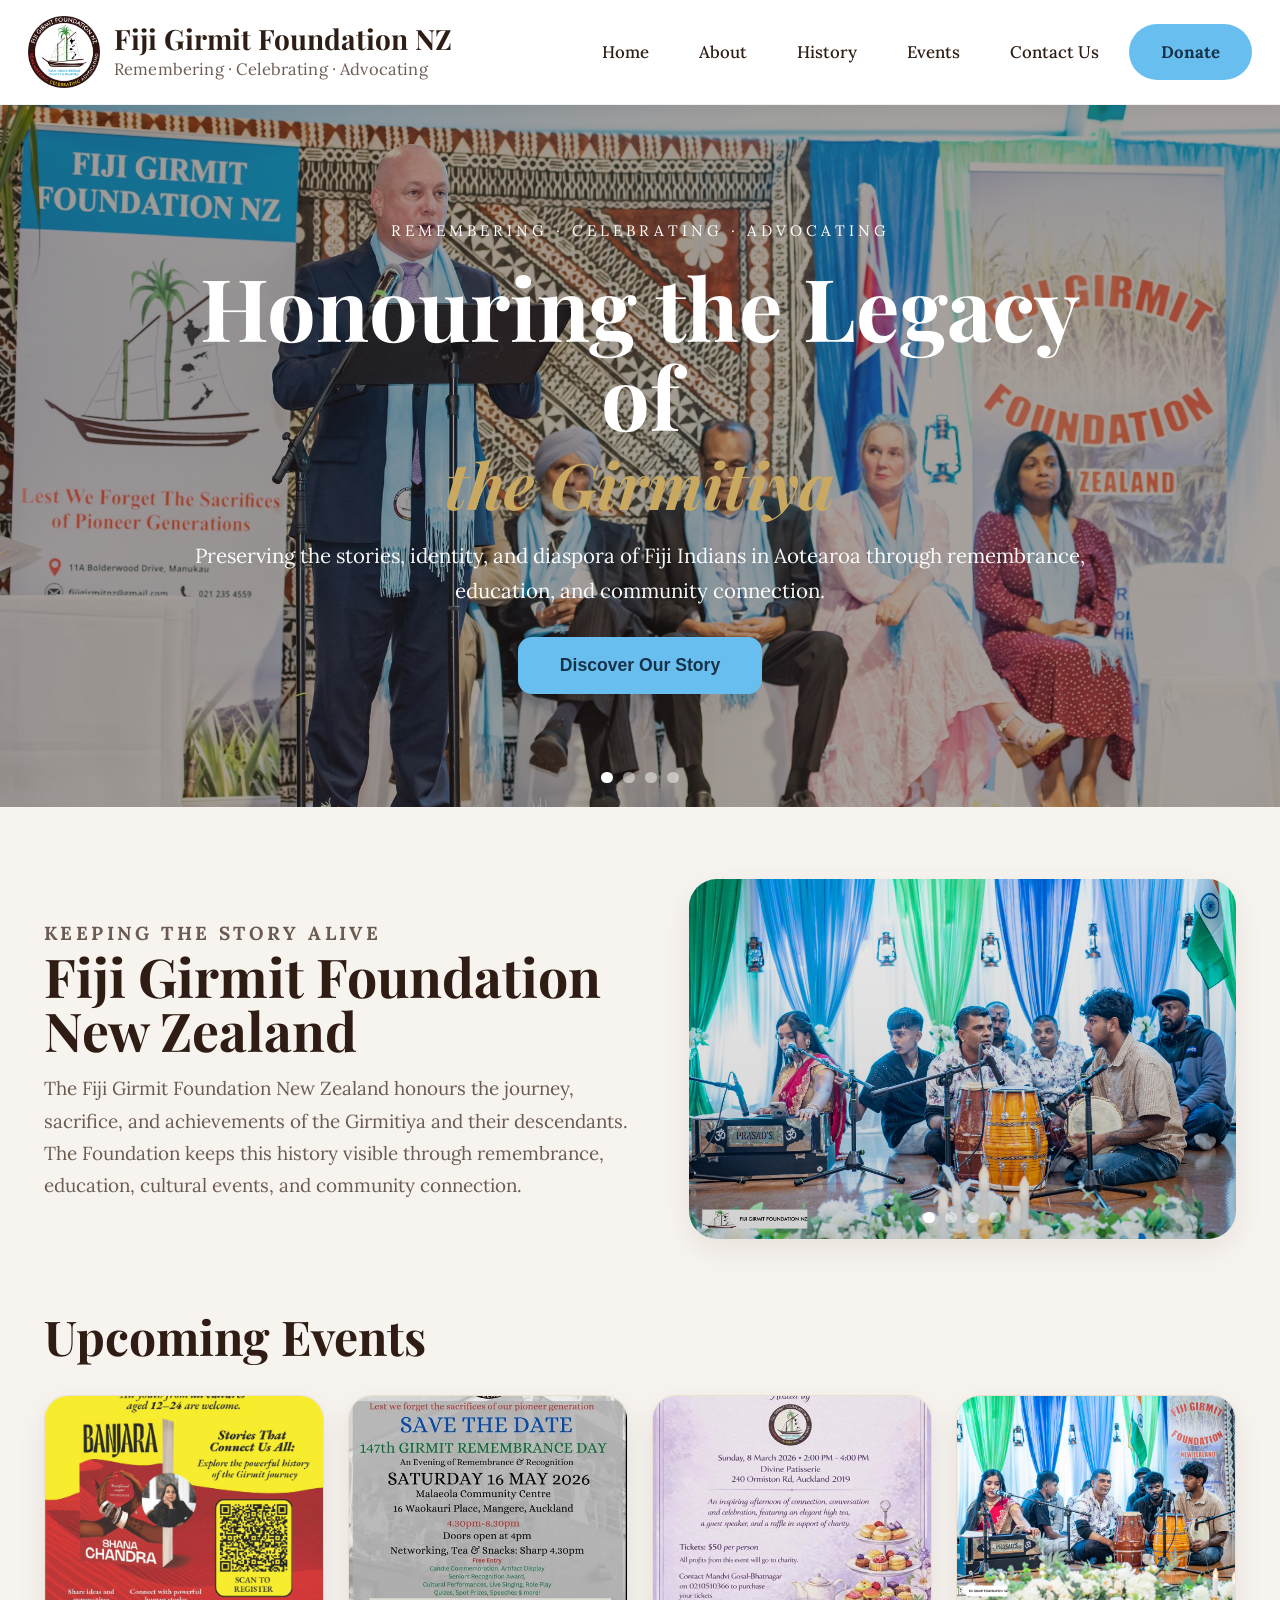
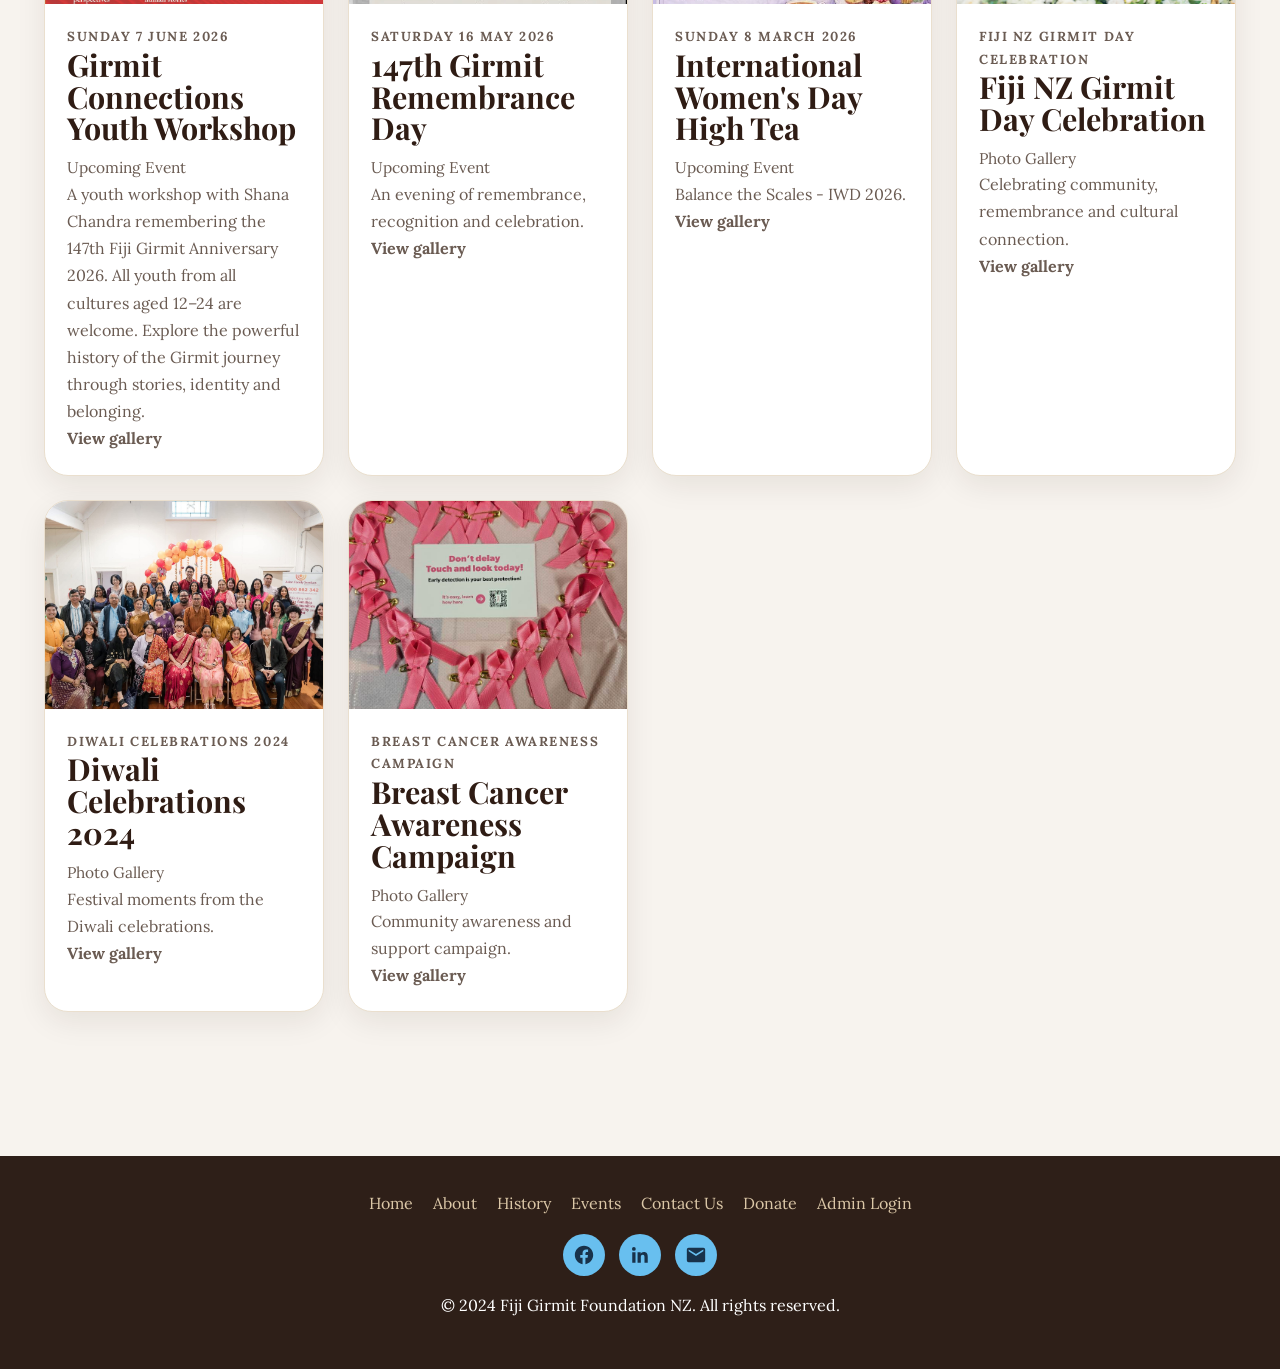
==== commit ef72c462: "Add files via upload" ====
--- a/index.html
+++ b/index.html
@@ -21,24 +21,397 @@
 /* Global logo/header format across all pages */
 .header-container{max-width:1240px;margin:0 auto;padding:12px 24px;display:flex;justify-content:space-between;align-items:center;gap:22px}.logo-section{display:flex;align-items:center;gap:14px;min-width:360px;color:inherit}.logo-img{width:64px;height:64px;object-fit:contain;flex:0 0 auto}.logo-text h1{margin:0;font-family:"Playfair Display",serif;font-size:1.55rem;line-height:1.1;font-weight:700;color:inherit;white-space:nowrap}.logo-text p{margin:6px 0 0;color:var(--muted,var(--text-light,#63554d));font-size:.98rem;letter-spacing:.2px;white-space:nowrap}@media(max-width:900px){.header-container{align-items:flex-start}.logo-section{min-width:auto}.logo-text h1{font-size:1.35rem}.logo-text p{font-size:.88rem}.logo-img{width:56px;height:56px}nav{width:100%;}}@media(max-width:760px){.header-container{flex-direction:column;align-items:flex-start;padding:12px 18px}.logo-section{width:100%;gap:12px}.logo-img{width:52px;height:52px}.logo-text h1{font-size:1.15rem;white-space:normal}.logo-text p{font-size:.82rem;white-space:normal}}
 .donate-btn:hover{background:#68BFEF!important;color:#18324A!important}
+
+
+/* FINAL GLOBAL HEADER ALIGNMENT FIX
+   Keeps the same logo, text size, nav level, hover colour and button sizing on every page. */
+header{
+  position: sticky !important;
+  top: 0 !important;
+  z-index: 1000 !important;
+  background: rgba(255,255,255,.98) !important;
+  padding: 0 !important;
+  box-shadow: 0 2px 14px rgba(0,0,0,.06) !important;
+  border-bottom: 1px solid rgba(0,0,0,.05) !important;
+}
+header .header-container,
+header .header-inner{
+  max-width: 1280px !important;
+  min-height: 104px !important;
+  margin: 0 auto !important;
+  padding: 14px 28px !important;
+  display: flex !important;
+  align-items: center !important;
+  justify-content: space-between !important;
+  gap: 28px !important;
+  width: 100% !important;
+  box-sizing: border-box !important;
+}
+header .logo-section,
+header .brand{
+  display: flex !important;
+  align-items: center !important;
+  gap: 14px !important;
+  min-width: 430px !important;
+  flex: 0 0 auto !important;
+  color: #2d1d14 !important;
+  text-decoration: none !important;
+}
+header .logo-img,
+header .brand img{
+  width: 72px !important;
+  height: 72px !important;
+  object-fit: contain !important;
+  flex: 0 0 auto !important;
+}
+header .logo-text h1,
+header .brand h1{
+  margin: 0 !important;
+  padding: 0 !important;
+  font-family: "Playfair Display", Georgia, serif !important;
+  font-size: 1.75rem !important;
+  line-height: 1.08 !important;
+  font-weight: 700 !important;
+  color: #2d1d14 !important;
+  white-space: nowrap !important;
+}
+header .logo-text p,
+header .brand p{
+  margin: 6px 0 0 !important;
+  padding: 0 !important;
+  font-family: "Lora", Georgia, serif !important;
+  font-size: 1.03rem !important;
+  line-height: 1.2 !important;
+  font-weight: 400 !important;
+  letter-spacing: .15px !important;
+  color: #6d5d54 !important;
+  white-space: nowrap !important;
+}
+header nav{
+  display: flex !important;
+  align-items: center !important;
+  justify-content: flex-end !important;
+  gap: 10px !important;
+  flex-wrap: nowrap !important;
+  width: auto !important;
+  margin: 0 !important;
+  padding: 0 !important;
+}
+header nav a{
+  display: inline-flex !important;
+  align-items: center !important;
+  justify-content: center !important;
+  min-height: 46px !important;
+  padding: 0 20px !important;
+  border-radius: 999px !important;
+  background: transparent !important;
+  color: #2d1d14 !important;
+  font-family: "Lora", Georgia, serif !important;
+  font-size: 1.05rem !important;
+  line-height: 1 !important;
+  font-weight: 500 !important;
+  text-decoration: none !important;
+  transition: background .2s ease, color .2s ease, transform .2s ease !important;
+}
+header nav a:hover,
+header nav a.active,
+header nav a[aria-current="page"],
+header nav a:focus{
+  background: #68BFEF !important;
+  color: #18324A !important;
+}
+header nav a.donate-btn,
+header nav .donate-btn{
+  min-height: 56px !important;
+  padding: 0 32px !important;
+  background: #68BFEF !important;
+  color: #18324A !important;
+  font-weight: 700 !important;
+}
+header nav a.donate-btn:hover,
+header nav .donate-btn:hover,
+header nav a.donate-btn:focus,
+header nav .donate-btn:focus{
+  background: #68BFEF !important;
+  color: #18324A !important;
+  transform: translateY(-1px) !important;
+}
+@media (max-width: 1100px){
+  header .header-container,
+  header .header-inner{
+    align-items: flex-start !important;
+    flex-direction: column !important;
+    gap: 14px !important;
+    min-height: auto !important;
+    padding: 12px 20px !important;
+  }
+  header .logo-section,
+  header .brand{
+    min-width: 0 !important;
+    width: 100% !important;
+  }
+  header nav{
+    width: 100% !important;
+    justify-content: flex-start !important;
+    flex-wrap: wrap !important;
+  }
+}
+@media (max-width: 760px){
+  header .header-container,
+  header .header-inner{
+    padding: 12px 16px !important;
+  }
+  header .logo-img,
+  header .brand img{
+    width: 56px !important;
+    height: 56px !important;
+  }
+  header .logo-text h1,
+  header .brand h1{
+    font-size: 1.28rem !important;
+    white-space: normal !important;
+  }
+  header .logo-text p,
+  header .brand p{
+    font-size: .88rem !important;
+    white-space: normal !important;
+  }
+  header nav{
+    gap: 7px !important;
+  }
+  header nav a{
+    min-height: 40px !important;
+    padding: 0 13px !important;
+    font-size: .94rem !important;
+  }
+  header nav a.donate-btn,
+  header nav .donate-btn{
+    min-height: 42px !important;
+    padding: 0 18px !important;
+  }
+}
+
+
+
+/* FINAL FIX: same global header height/style on every page + blue only on hover */
+header{
+  position: sticky !important;
+  top: 0 !important;
+  z-index: 1000 !important;
+  background: rgba(255,255,255,.98) !important;
+  padding: 0 !important;
+  margin: 0 !important;
+  min-height: 104px !important;
+  display: flex !important;
+  align-items: center !important;
+  border-bottom: 1px solid rgba(47,28,20,.08) !important;
+  box-shadow: 0 2px 12px rgba(0,0,0,.05) !important;
+}
+header .header-container,
+header .header-inner{
+  width: 100% !important;
+  max-width: 1280px !important;
+  min-height: 104px !important;
+  margin: 0 auto !important;
+  padding: 14px 28px !important;
+  display: flex !important;
+  align-items: center !important;
+  justify-content: space-between !important;
+  gap: 28px !important;
+  box-sizing: border-box !important;
+}
+header .logo-section,
+header .brand{
+  display: flex !important;
+  align-items: center !important;
+  gap: 14px !important;
+  min-width: 430px !important;
+  flex: 0 0 auto !important;
+  color: #2d1d14 !important;
+  text-decoration: none !important;
+}
+header .logo-img,
+header .brand img{
+  width: 72px !important;
+  height: 72px !important;
+  object-fit: contain !important;
+  flex: 0 0 72px !important;
+}
+header .logo-text h1,
+header .brand h1{
+  margin: 0 !important;
+  padding: 0 !important;
+  font-family: "Playfair Display", Georgia, serif !important;
+  font-size: 1.75rem !important;
+  line-height: 1.08 !important;
+  font-weight: 700 !important;
+  color: #2d1d14 !important;
+  letter-spacing: 0 !important;
+  white-space: nowrap !important;
+}
+header .logo-text p,
+header .brand p{
+  margin: 6px 0 0 !important;
+  padding: 0 !important;
+  font-family: "Lora", Georgia, serif !important;
+  font-size: 1.03rem !important;
+  line-height: 1.2 !important;
+  font-weight: 400 !important;
+  letter-spacing: .15px !important;
+  color: #6d5d54 !important;
+  white-space: nowrap !important;
+}
+header nav{
+  display: flex !important;
+  align-items: center !important;
+  justify-content: flex-end !important;
+  gap: 10px !important;
+  flex-wrap: nowrap !important;
+  width: auto !important;
+  margin: 0 !important;
+  padding: 0 !important;
+}
+header nav a{
+  display: inline-flex !important;
+  align-items: center !important;
+  justify-content: center !important;
+  min-height: 46px !important;
+  padding: 0 20px !important;
+  border-radius: 999px !important;
+  background: transparent !important;
+  color: #2d1d14 !important;
+  font-family: "Lora", Georgia, serif !important;
+  font-size: 1.05rem !important;
+  line-height: 1 !important;
+  font-weight: 500 !important;
+  text-decoration: none !important;
+  transition: background .2s ease, color .2s ease, transform .2s ease !important;
+}
+header nav a.active:not(.donate-btn),
+header nav a[aria-current="page"]:not(.donate-btn){
+  background: transparent !important;
+  color: #2d1d14 !important;
+}
+header nav a:hover,
+header nav a:focus{
+  background: #68BFEF !important;
+  color: #18324A !important;
+}
+header nav a.donate-btn,
+header nav .donate-btn{
+  min-height: 56px !important;
+  padding: 0 32px !important;
+  background: #68BFEF !important;
+  color: #18324A !important;
+  font-weight: 700 !important;
+}
+header nav a.donate-btn:hover,
+header nav .donate-btn:hover,
+header nav a.donate-btn:focus,
+header nav .donate-btn:focus{
+  background: #68BFEF !important;
+  color: #18324A !important;
+  transform: translateY(-1px) !important;
+}
+@media (max-width: 1100px){
+  header{
+    min-height: auto !important;
+  }
+  header .header-container,
+  header .header-inner{
+    align-items: flex-start !important;
+    flex-direction: column !important;
+    gap: 14px !important;
+    min-height: auto !important;
+    padding: 12px 20px !important;
+  }
+  header .logo-section,
+  header .brand{
+    min-width: 0 !important;
+    width: 100% !important;
+  }
+  header nav{
+    width: 100% !important;
+    justify-content: flex-start !important;
+    flex-wrap: wrap !important;
+    gap: 8px !important;
+  }
+}
+@media (max-width: 640px){
+  header .header-container,
+  header .header-inner{
+    padding: 10px 14px !important;
+  }
+  header .logo-img,
+  header .brand img{
+    width: 58px !important;
+    height: 58px !important;
+    flex-basis: 58px !important;
+  }
+  header .logo-text h1,
+  header .brand h1{
+    font-size: 1.28rem !important;
+    white-space: normal !important;
+  }
+  header .logo-text p,
+  header .brand p{
+    font-size: .82rem !important;
+    white-space: normal !important;
+  }
+  header nav a{
+    min-height: 40px !important;
+    padding: 0 12px !important;
+    font-size: .92rem !important;
+  }
+  header nav a.donate-btn,
+  header nav .donate-btn{
+    min-height: 42px !important;
+    padding: 0 18px !important;
+  }
+}
+
+
+/* FINAL LOCKED GLOBAL HEADER + FOOTER FIX
+   Same height, font, spacing and hover behaviour on every page. */
+:root{--fgfnz-blue:#68BFEF;--fgfnz-ink:#2d1d14;--fgfnz-muted:#6d5d54;--fgfnz-brown:#3d2817;}
+html,body{overflow-x:hidden!important;}
+header{position:sticky!important;top:0!important;z-index:1000!important;background:rgba(255,255,255,.98)!important;padding:0!important;box-shadow:0 2px 14px rgba(0,0,0,.06)!important;border-bottom:1px solid rgba(0,0,0,.05)!important;}
+header .header-container,header .header-inner{max-width:1280px!important;min-height:104px!important;margin:0 auto!important;padding:14px 28px!important;display:flex!important;align-items:center!important;justify-content:space-between!important;gap:28px!important;width:100%!important;box-sizing:border-box!important;}
+header .logo-section,header .brand{display:flex!important;align-items:center!important;gap:14px!important;min-width:430px!important;flex:0 0 auto!important;color:var(--fgfnz-ink)!important;text-decoration:none!important;}
+header .logo-img,header .brand img{width:72px!important;height:72px!important;object-fit:contain!important;flex:0 0 auto!important;}
+header .logo-text h1,header .brand h1{margin:0!important;padding:0!important;font-family:"Playfair Display",Georgia,serif!important;font-size:1.75rem!important;line-height:1.08!important;font-weight:700!important;color:var(--fgfnz-ink)!important;white-space:nowrap!important;}
+header .logo-text p,header .brand p{margin:6px 0 0!important;padding:0!important;font-family:"Lora",Georgia,serif!important;font-size:1.03rem!important;line-height:1.2!important;font-weight:400!important;letter-spacing:.15px!important;color:var(--fgfnz-muted)!important;white-space:nowrap!important;}
+header nav{display:flex!important;align-items:center!important;justify-content:flex-end!important;gap:10px!important;flex-wrap:nowrap!important;width:auto!important;margin:0!important;padding:0!important;}
+header nav a{display:inline-flex!important;align-items:center!important;justify-content:center!important;min-height:46px!important;padding:0 20px!important;border-radius:999px!important;background:transparent!important;color:var(--fgfnz-ink)!important;font-family:"Lora",Georgia,serif!important;font-size:1.05rem!important;line-height:1!important;font-weight:500!important;text-decoration:none!important;transition:background .2s ease,color .2s ease,transform .2s ease!important;}
+header nav a.active:not(.donate-btn),header nav a[aria-current="page"]:not(.donate-btn){background:transparent!important;color:var(--fgfnz-ink)!important;}
+header nav a:not(.donate-btn):hover,header nav a:not(.donate-btn):focus{background:var(--fgfnz-blue)!important;color:#18324A!important;}
+header nav a.donate-btn,header nav .donate-btn{min-height:56px!important;padding:0 32px!important;background:var(--fgfnz-blue)!important;color:#18324A!important;font-weight:700!important;}
+header nav a.donate-btn:hover,header nav .donate-btn:hover,header nav a.donate-btn:focus,header nav .donate-btn:focus{background:var(--fgfnz-blue)!important;color:#18324A!important;transform:translateY(-1px)!important;}
+.footer-social{display:flex!important;justify-content:center!important;align-items:center!important;gap:14px!important;margin:12px 0 12px!important;}
+.footer-social .social-icon{width:42px!important;height:42px!important;border-radius:999px!important;display:inline-flex!important;align-items:center!important;justify-content:center!important;background:var(--fgfnz-blue)!important;color:#18324A!important;text-decoration:none!important;transition:transform .2s ease,opacity .2s ease!important;}
+.footer-social .social-icon:hover{transform:translateY(-2px)!important;opacity:.92!important;}
+.footer-social .social-icon svg{width:22px!important;height:22px!important;fill:currentColor!important;display:block!important;}
+@media (max-width:1100px){header .header-container,header .header-inner{align-items:flex-start!important;flex-direction:column!important;gap:14px!important;min-height:auto!important;padding:12px 20px!important;}header .logo-section,header .brand{min-width:0!important;width:100%!important;}header nav{width:100%!important;justify-content:flex-start!important;flex-wrap:wrap!important;}}
+@media (max-width:760px){header .header-container,header .header-inner{padding:12px 16px!important;}header .logo-img,header .brand img{width:56px!important;height:56px!important;}header .logo-text h1,header .brand h1{font-size:1.18rem!important;white-space:normal!important;}header .logo-text p,header .brand p{font-size:.82rem!important;white-space:normal!important;}header nav{gap:6px!important;}header nav a{min-height:40px!important;padding:0 12px!important;font-size:.92rem!important;}header nav a.donate-btn,header nav .donate-btn{min-height:42px!important;padding:0 18px!important;}}
+
 </style>
 </head>
 <body>
-<header><div class="header-container"><a class="logo-section" href="index.html"><img alt="Fiji Girmit Foundation NZ Logo" class="logo-img" src="logo.jpg"/><div class="logo-text"><h1>Fiji Girmit Foundation NZ</h1><p>Remembering · Celebrating · Advocating</p></div></a><nav><a class="active" href="index.html">Home</a><a href="about.html">About</a><a href="history.html">History</a><a href="events.html">Events</a><a href="contact.html">Contact Us</a><a class="donate-btn" href="donate.html">Donate</a></nav></div></header>
+<header><div class="header-container"><a class="logo-section" href="index.html"><img alt="Fiji Girmit Foundation NZ Logo" class="logo-img" src="logo.jpg"/><div class="logo-text"><h1>Fiji Girmit Foundation NZ</h1><p>Remembering · Celebrating · Advocating</p></div></a><nav><a href="index.html">Home</a><a href="about.html">About</a><a href="history.html">History</a><a href="events.html">Events</a><a href="contact.html">Contact Us</a><a class="donate-btn" href="donate.html">Donate</a></nav></div></header>
 <main>
 <section class="hero"><div class="hero-slides"><div class="hero-slide active"><img alt="Fiji Girmit Day celebration hero image 1" src="images/gday17.jpg"/></div><div class="hero-slide"><img alt="Fiji Girmit Day celebration hero image 2" src="images/gday16.jpg"/></div><div class="hero-slide"><img alt="Fiji Girmit Day celebration hero image 3" src="images/gday15.jpg"/></div><div class="hero-slide"><img alt="Fiji Girmit Day celebration hero image 4" src="images/gday14.jpg"/></div></div><div class="hero-content"><p class="topline">Remembering · Celebrating · Advocating</p><h1>Honouring the Legacy of</h1><h2>the Girmitiya</h2><p class="desc">Preserving the stories, identity, and diaspora of Fiji Indians in Aotearoa through remembrance, education, and community connection.</p><button onclick="window.location.href='history.html'">Discover Our Story</button></div><div class="hero-dots"></div></section>
 <section class="section"><div><p class="section-label">Keeping the story alive</p><h3>Fiji Girmit Foundation New Zealand</h3><p>The Fiji Girmit Foundation New Zealand honours the journey, sacrifice, and achievements of the Girmitiya and their descendants. The Foundation keeps this history visible through remembrance, education, cultural events, and community connection.</p></div><div class="full-width-slideshow"><div class="slides-track"><div class="story-slide active"><img alt="Historic Fiji Girmit memory 10" src="images/gday10.jpg"/></div><div class="story-slide"><img alt="Historic Fiji Girmit memory 9" src="images/gday9.jpg"/></div><div class="story-slide"><img alt="Historic Fiji Girmit memory 8" src="images/gday8.jpg"/></div><div class="story-slide"><img alt="Historic Fiji Girmit memory 7" src="images/gday7.jpg"/></div></div><div class="slideshow-overlay"></div><div class="slideshow-dots"></div></div></section>
 <section class="section-block" id="galleryHighlightsSection" style="padding-top:0"><div class="container"><h2 class="section-title">Upcoming Events</h2><div class="grid card-grid" id="galleryHighlightsGrid"></div></div></section>
 </main>
 <div aria-hidden="true" class="modal" id="eventModal"><div class="modal-shell"><div class="modal-top"><h3 data-modal-title="">Gallery</h3><button class="close-btn" onclick="closeEventModal()">×</button></div><div class="modal-main"><div class="modal-visual"><button class="modal-nav prev" data-modal-prev="" onclick="changeEventModalGallery(-1)">❮</button><img alt="Gallery image" data-modal-image="" src=""/><button class="modal-nav next" data-modal-next="" onclick="changeEventModalGallery(1)">❯</button></div><div class="modal-panel"><div class="counter" data-modal-counter="">1 / 1</div><div data-modal-text=""></div></div></div></div></div>
-<footer><div class="footer-inner"><div class="footer-links"><a href="index.html">Home</a><a href="about.html">About</a><a href="history.html">History</a><a href="events.html">Events</a><a href="contact.html">Contact Us</a><a href="donate.html">Donate</a><a href="/admin/">Admin Login</a></div><div class="footer-social"><a href="https://www.facebook.com/FijiGirmitFoundationNz/" rel="noopener" target="_blank">Facebook</a><a href="mailto:admin@fijigirmit.org.nz">Email</a></div><p>© Fiji Girmit Foundation NZ</p></div></footer>
+<footer><div class="footer-inner footer-content"><div class="footer-links"><a href="index.html">Home</a><a href="about.html">About</a><a href="history.html">History</a><a href="events.html">Events</a><a href="contact.html">Contact Us</a><a href="donate.html">Donate</a><a href="/admin/">Admin Login</a></div><div class="footer-social" aria-label="Social links"><a class="social-icon" href="https://www.facebook.com/FijiGirmitFoundationNz" rel="noopener" target="_blank" aria-label="Facebook"><svg viewBox="0 0 24 24" aria-hidden="true"><path d="M22 12.06C22 6.51 17.52 2 12 2S2 6.51 2 12.06c0 5.02 3.66 9.18 8.44 9.94v-7.03H7.9v-2.91h2.54V9.84c0-2.52 1.49-3.91 3.77-3.91 1.09 0 2.23.2 2.23.2v2.47h-1.26c-1.24 0-1.63.78-1.63 1.57v1.89h2.78l-.44 2.91h-2.34V22C18.34 21.24 22 17.08 22 12.06z"/></svg></a><a class="social-icon" href="https://www.linkedin.com/company/fiji-girmit-foundation-nz/about/" rel="noopener" target="_blank" aria-label="LinkedIn"><svg viewBox="0 0 24 24" aria-hidden="true"><path d="M20.45 20.45h-3.56v-5.58c0-1.33-.02-3.04-1.85-3.04-1.85 0-2.14 1.45-2.14 2.94v5.68H9.34V9h3.42v1.56h.05c.48-.9 1.64-1.85 3.37-1.85 3.61 0 4.27 2.38 4.27 5.47v6.27zM5.32 7.43a2.06 2.06 0 1 1 0-4.12 2.06 2.06 0 0 1 0 4.12zM7.1 20.45H3.54V9H7.1v11.45z"/></svg></a><a class="social-icon" href="mailto:admin@fijigirmit.org.nz" aria-label="Email"><svg viewBox="0 0 24 24" aria-hidden="true"><path d="M20 4H4a2 2 0 0 0-2 2v12a2 2 0 0 0 2 2h16a2 2 0 0 0 2-2V6a2 2 0 0 0-2-2zm0 4-8 5L4 8V6l8 5 8-5v2z"/></svg></a></div><p class="footer-text">© 2024 Fiji Girmit Foundation NZ. All rights reserved.</p></div></footer>
 <script src="https://cdn.jsdelivr.net/npm/js-yaml@4/dist/js-yaml.min.js"></script><script src="site-content.js"></script>
 <script>
 function setupHeroSlideshow(){const slides=Array.from(document.querySelectorAll('.hero .hero-slide'));const dotsWrap=document.querySelector('.hero-dots');if(!slides.length||!dotsWrap)return;let current=0;slides.forEach(function(_,i){const b=document.createElement('button');b.className='dot'+(i===0?' active':'');b.onclick=function(){show(i)};dotsWrap.appendChild(b)});const dots=Array.from(dotsWrap.children);function show(i){slides[current].classList.remove('active');dots[current].classList.remove('active');current=i;slides[current].classList.add('active');dots[current].classList.add('active')}setInterval(function(){show((current+1)%slides.length)},4500)}
 function setupStorySlideshow(){const slides=Array.from(document.querySelectorAll('.story-slide'));const dotsWrap=document.querySelector('.slideshow-dots');if(!slides.length||!dotsWrap)return;let current=0;slides.forEach(function(_,i){const b=document.createElement('button');b.className='dot'+(i===0?' active':'');b.onclick=function(){show(i)};dotsWrap.appendChild(b)});const dots=Array.from(dotsWrap.children);function show(i){slides[current].classList.remove('active');dots[current].classList.remove('active');current=i;slides[current].classList.add('active');dots[current].classList.add('active')}setInterval(function(){show((current+1)%slides.length)},5200)}
 let galleries=[],modalIndex=0,photoIndex=0;function esc(v){return String(v||'').replace(/[&<>"']/g,function(c){return({'&':'&amp;','<':'&lt;','>':'&gt;','"':'&quot;',"'":'&#39;'})[c]})}
-async function loadGalleries(){let items=[];try{if(typeof cmsLoadEvents==='function')items=await cmsLoadEvents()}catch(e){console.warn(e)}galleries=(items||[]).filter(item=>item&&item.show_on_homepage!==false&&(item.display_mode==='gallery'||(item.photos&&item.photos.length))).slice(0,6);const section=document.getElementById('galleryHighlightsSection');const grid=document.getElementById('galleryHighlightsGrid');if(!grid)return;if(!galleries.length){if(section)section.style.display='none';return}grid.innerHTML=galleries.map((g,i)=>{const first=(g.photos&&g.photos[0])||g.flyer||'';const media=first?`<div class="media"><img src="${esc(first)}" alt="${esc(g.title)}"></div>`:`<div class="media media--empty"><div class="media-placeholder">No image uploaded</div></div>`;return `<article class="site-card" onclick="openEventModal(${i})">${media}<div class="content"><p class="eyebrow">${esc(g.date_display||cmsFormatDate(g.date,false)||'Gallery')}</p><h3>${esc(g.title||'Event Gallery')}</h3><p class="meta">${esc(g.category||'Photo Gallery')}</p><p>${esc(g.description||g.gallery_intro||'')}</p><p class="cta">View gallery</p></div></article>`}).join('')}
-function openEventModal(i){modalIndex=i;photoIndex=0;renderModal();document.getElementById('eventModal').classList.add('open')}function closeEventModal(){document.getElementById('eventModal').classList.remove('open')}function changeEventModalGallery(step){const photos=(galleries[modalIndex]&&galleries[modalIndex].photos)||[];if(!photos.length)return;photoIndex=(photoIndex+step+photos.length)%photos.length;renderModal()}function renderModal(){const g=galleries[modalIndex]||{};const photos=(g.photos&&g.photos.length)?g.photos:(g.flyer?[g.flyer]:[]);const visual=document.querySelector('.modal-visual');const img=document.querySelector('[data-modal-image]');document.querySelector('[data-modal-title]').textContent=g.title||'Gallery';if(photos.length){visual.classList.remove('no-image');img.src=photos[photoIndex];img.alt=g.title||'Gallery image'}else{visual.classList.add('no-image');img.removeAttribute('src')}document.querySelector('[data-modal-counter]').style.display=photos.length?'inline-flex':'none';document.querySelector('[data-modal-counter]').textContent=(photoIndex+1)+' / '+photos.length;const modalMeta=document.querySelector('[data-modal-meta]');if(modalMeta)modalMeta.textContent=g.date_display||cmsFormatDate(g.date,false)||'';document.querySelector('[data-modal-text]').innerHTML='<p>'+esc(g.description||g.gallery_intro||'')+'</p>';document.querySelector('[data-modal-prev]').style.display=photos.length>1?'block':'none';document.querySelector('[data-modal-next]').style.display=photos.length>1?'block':'none'}
+async function loadGalleries(){let items=[];try{if(typeof cmsLoadEvents==='function')items=await cmsLoadEvents()}catch(e){console.warn(e)}galleries=(typeof cmsSortEvents==='function'?cmsSortEvents(items||[]):items||[]).filter(item=>item&&item.show_on_homepage!==false).slice(0,6);const section=document.getElementById('galleryHighlightsSection');const grid=document.getElementById('galleryHighlightsGrid');if(!grid)return;if(!galleries.length){if(section)section.style.display='none';return}grid.innerHTML=galleries.map((g,i)=>{const first=(typeof cmsCoverImage==='function'?cmsCoverImage(g):((g.flyer||(g.photos&&g.photos[0])||'')));const media=first?`<div class="media"><img src="${esc(first)}" alt="${esc(g.title)}"></div>`:`<div class="media media--empty"><div class="media-placeholder">No image uploaded</div></div>`;return `<article class="site-card" onclick="openEventModal(${i})">${media}<div class="content"><p class="eyebrow">${esc(g.date_display||cmsFormatDate(g.date,false)||'Gallery')}</p><h3>${esc(g.title||'Event Gallery')}</h3><p class="meta">${esc(g.category||'Photo Gallery')}</p><p>${esc(g.description||g.gallery_intro||'')}</p><p class="cta">View gallery</p></div></article>`}).join('')}
+function openEventModal(i){modalIndex=i;photoIndex=0;renderModal();document.getElementById('eventModal').classList.add('open')}function closeEventModal(){document.getElementById('eventModal').classList.remove('open')}function changeEventModalGallery(step){const photos=(galleries[modalIndex]&&galleries[modalIndex].photos)||[];if(!photos.length)return;photoIndex=(photoIndex+step+photos.length)%photos.length;renderModal()}function renderModal(){const g=galleries[modalIndex]||{};const photos=(typeof cmsEventImages==='function'?cmsEventImages(g):((g.photos&&g.photos.length)?g.photos:(g.flyer?[g.flyer]:[])));const visual=document.querySelector('.modal-visual');const img=document.querySelector('[data-modal-image]');document.querySelector('[data-modal-title]').textContent=g.title||'Gallery';if(photos.length){visual.classList.remove('no-image');img.src=photos[photoIndex];img.alt=g.title||'Gallery image'}else{visual.classList.add('no-image');img.removeAttribute('src')}document.querySelector('[data-modal-counter]').style.display=photos.length?'inline-flex':'none';document.querySelector('[data-modal-counter]').textContent=(photoIndex+1)+' / '+photos.length;const modalMeta=document.querySelector('[data-modal-meta]');if(modalMeta)modalMeta.textContent=g.date_display||cmsFormatDate(g.date,false)||'';document.querySelector('[data-modal-text]').innerHTML='<p>'+esc(g.description||g.gallery_intro||'')+'</p>';document.querySelector('[data-modal-prev]').style.display=photos.length>1?'block':'none';document.querySelector('[data-modal-next]').style.display=photos.length>1?'block':'none'}
 setupHeroSlideshow();setupStorySlideshow();loadGalleries();document.getElementById('eventModal').addEventListener('click',function(e){if(e.target===this)closeEventModal()});document.addEventListener('keydown',function(e){if(e.key==='Escape')closeEventModal()});
 </script>
 </body>
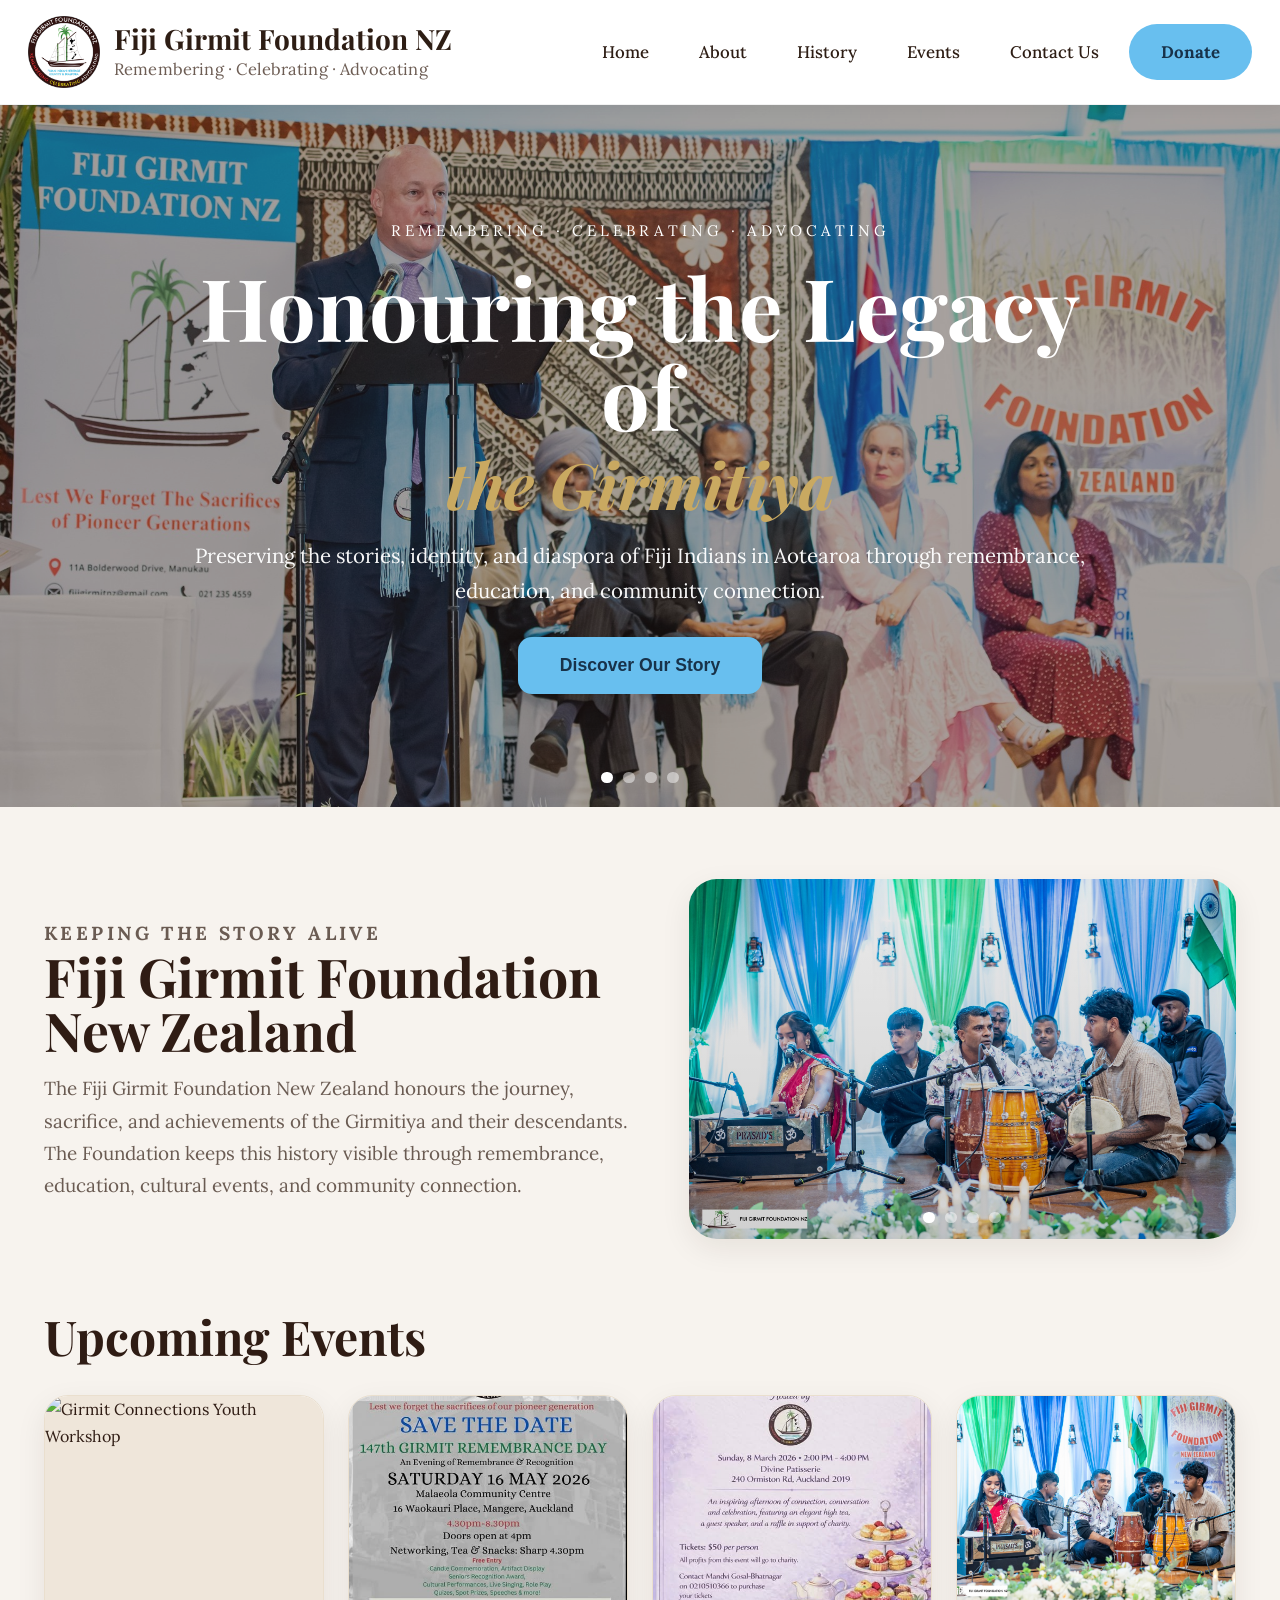
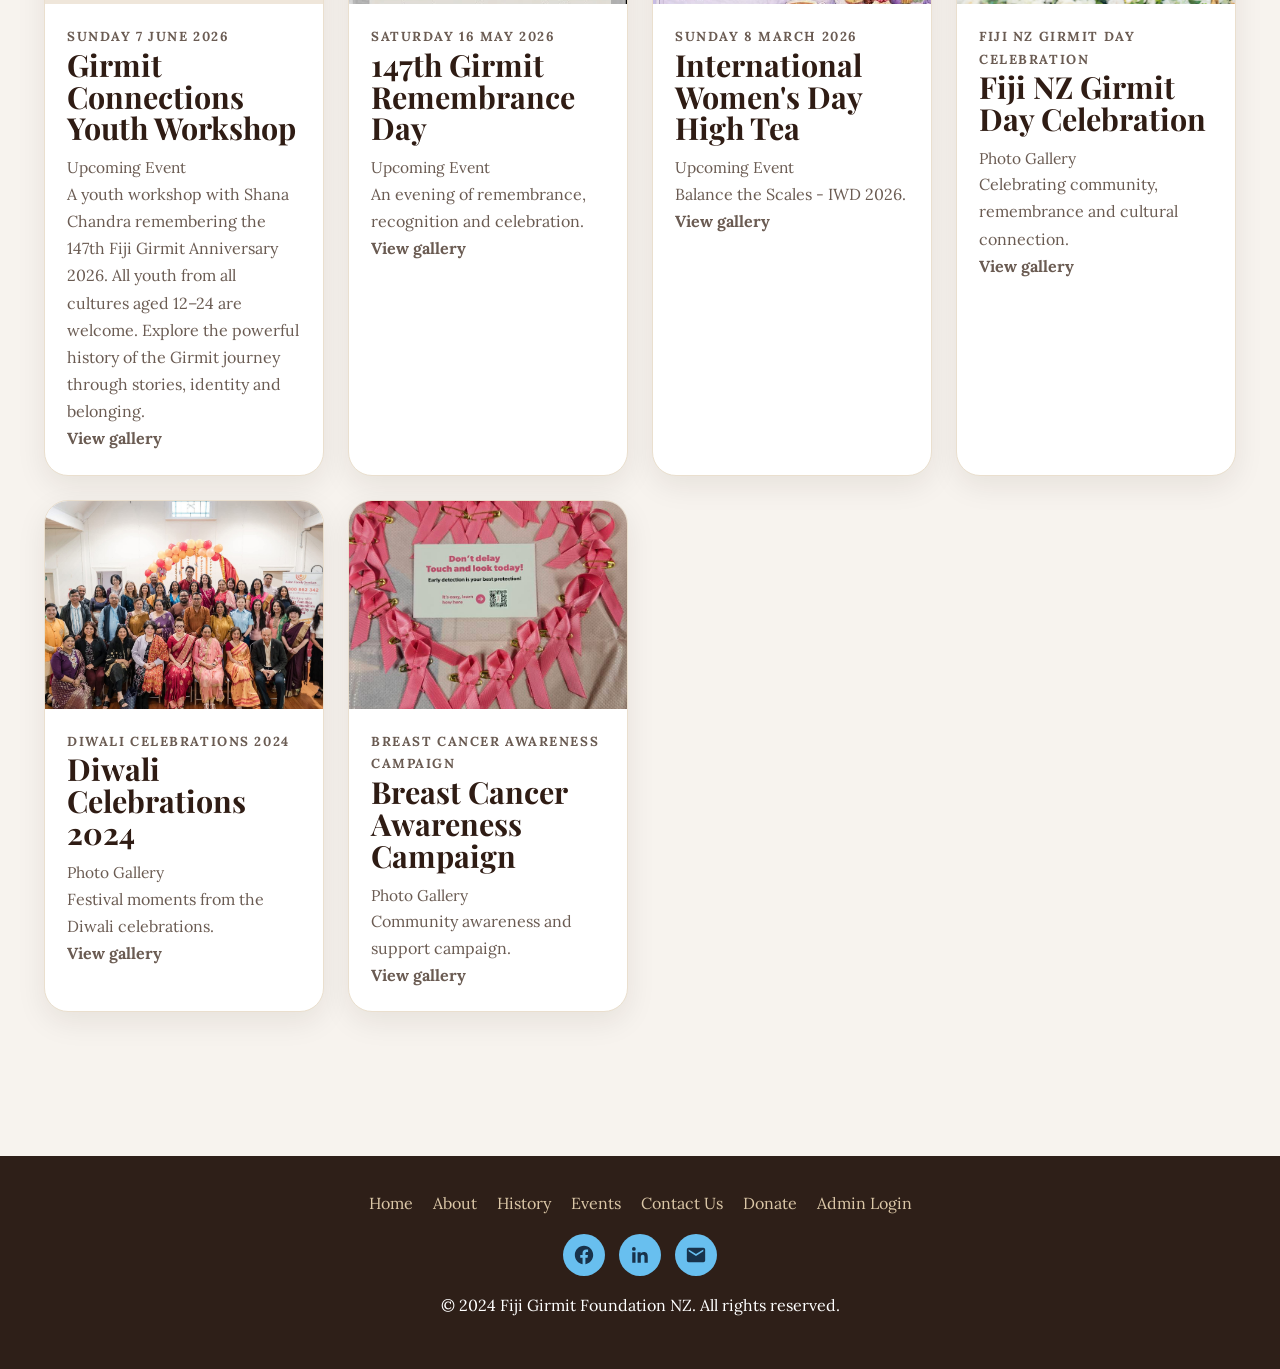
==== commit 0e038454: "Add files via upload" ====
--- a/index.html
+++ b/index.html
@@ -395,6 +395,7 @@
 @media (max-width:760px){header .header-container,header .header-inner{padding:12px 16px!important;}header .logo-img,header .brand img{width:56px!important;height:56px!important;}header .logo-text h1,header .brand h1{font-size:1.18rem!important;white-space:normal!important;}header .logo-text p,header .brand p{font-size:.82rem!important;white-space:normal!important;}header nav{gap:6px!important;}header nav a{min-height:40px!important;padding:0 12px!important;font-size:.92rem!important;}header nav a.donate-btn,header nav .donate-btn{min-height:42px!important;padding:0 18px!important;}}
 
 </style>
+<link rel="stylesheet" href="site-style.css?v=locked-header-final-4">
 </head>
 <body>
 <header><div class="header-container"><a class="logo-section" href="index.html"><img alt="Fiji Girmit Foundation NZ Logo" class="logo-img" src="logo.jpg"/><div class="logo-text"><h1>Fiji Girmit Foundation NZ</h1><p>Remembering · Celebrating · Advocating</p></div></a><nav><a href="index.html">Home</a><a href="about.html">About</a><a href="history.html">History</a><a href="events.html">Events</a><a href="contact.html">Contact Us</a><a class="donate-btn" href="donate.html">Donate</a></nav></div></header>
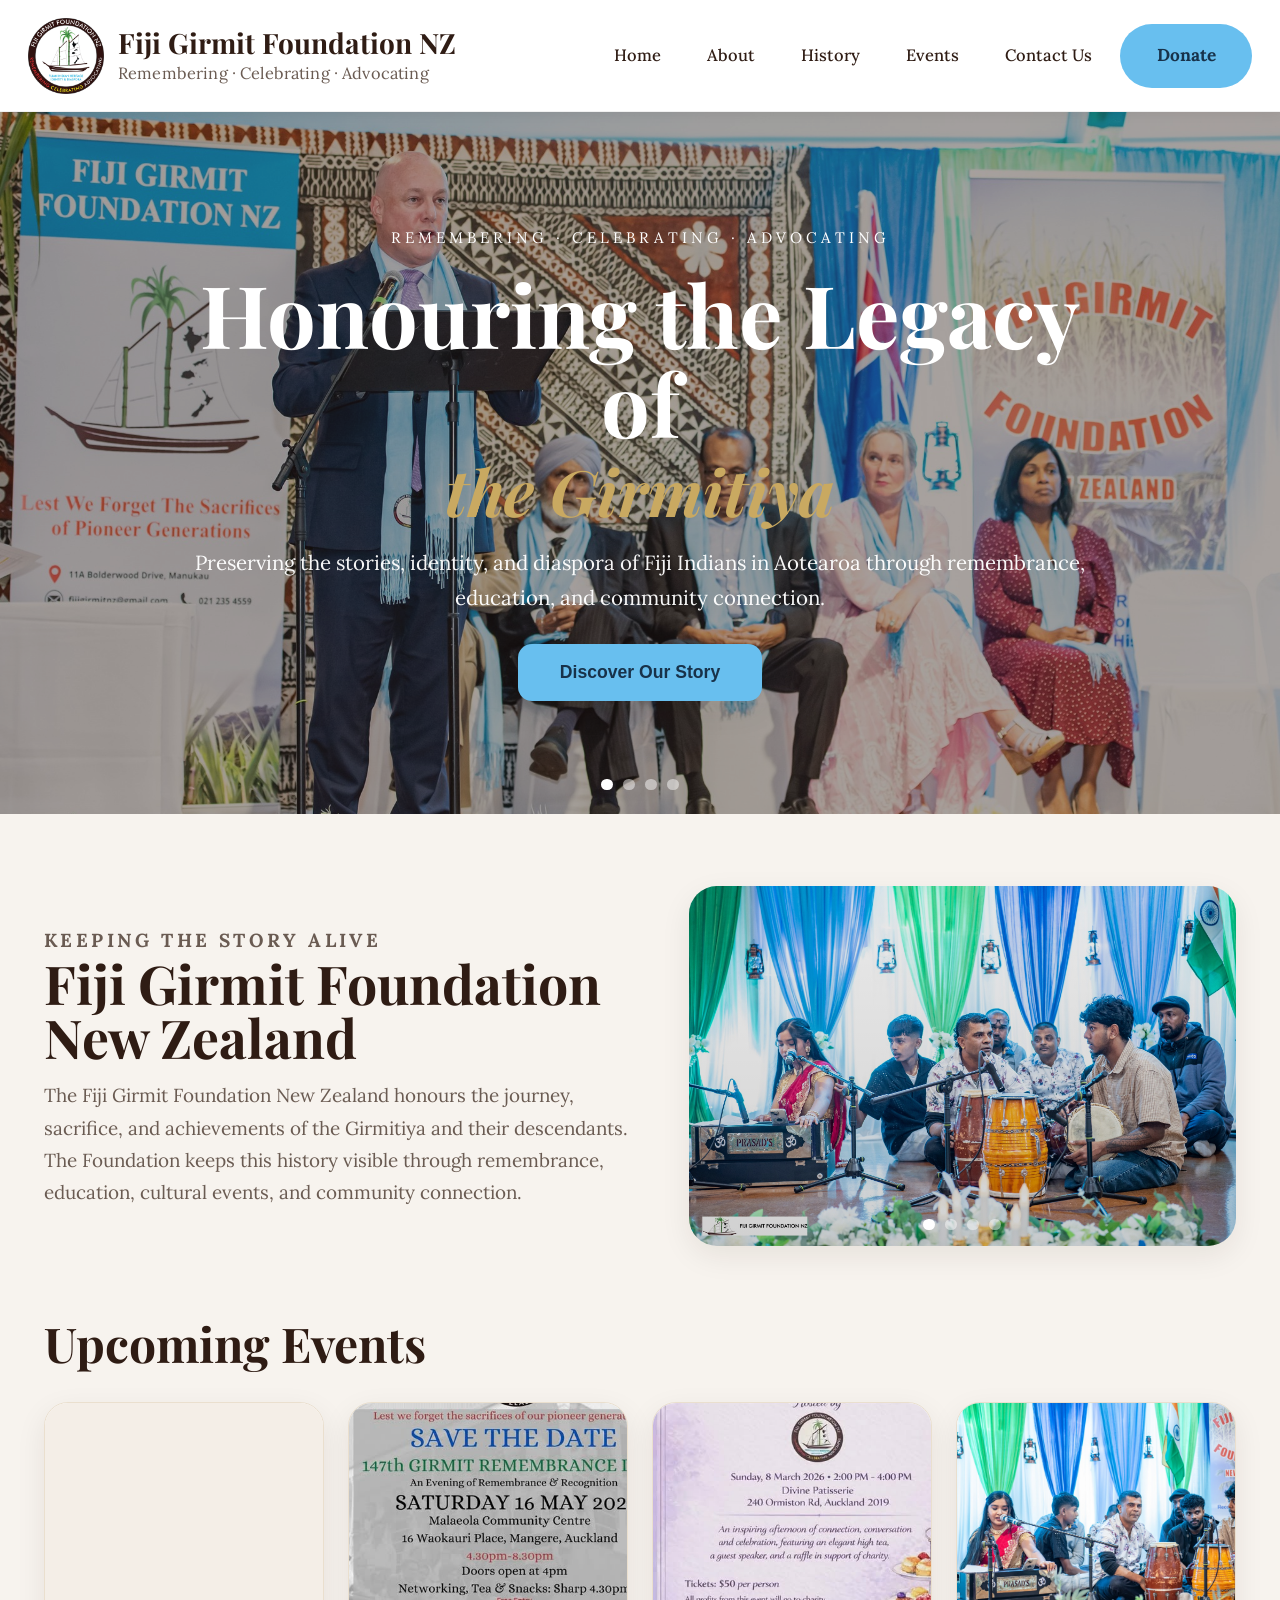
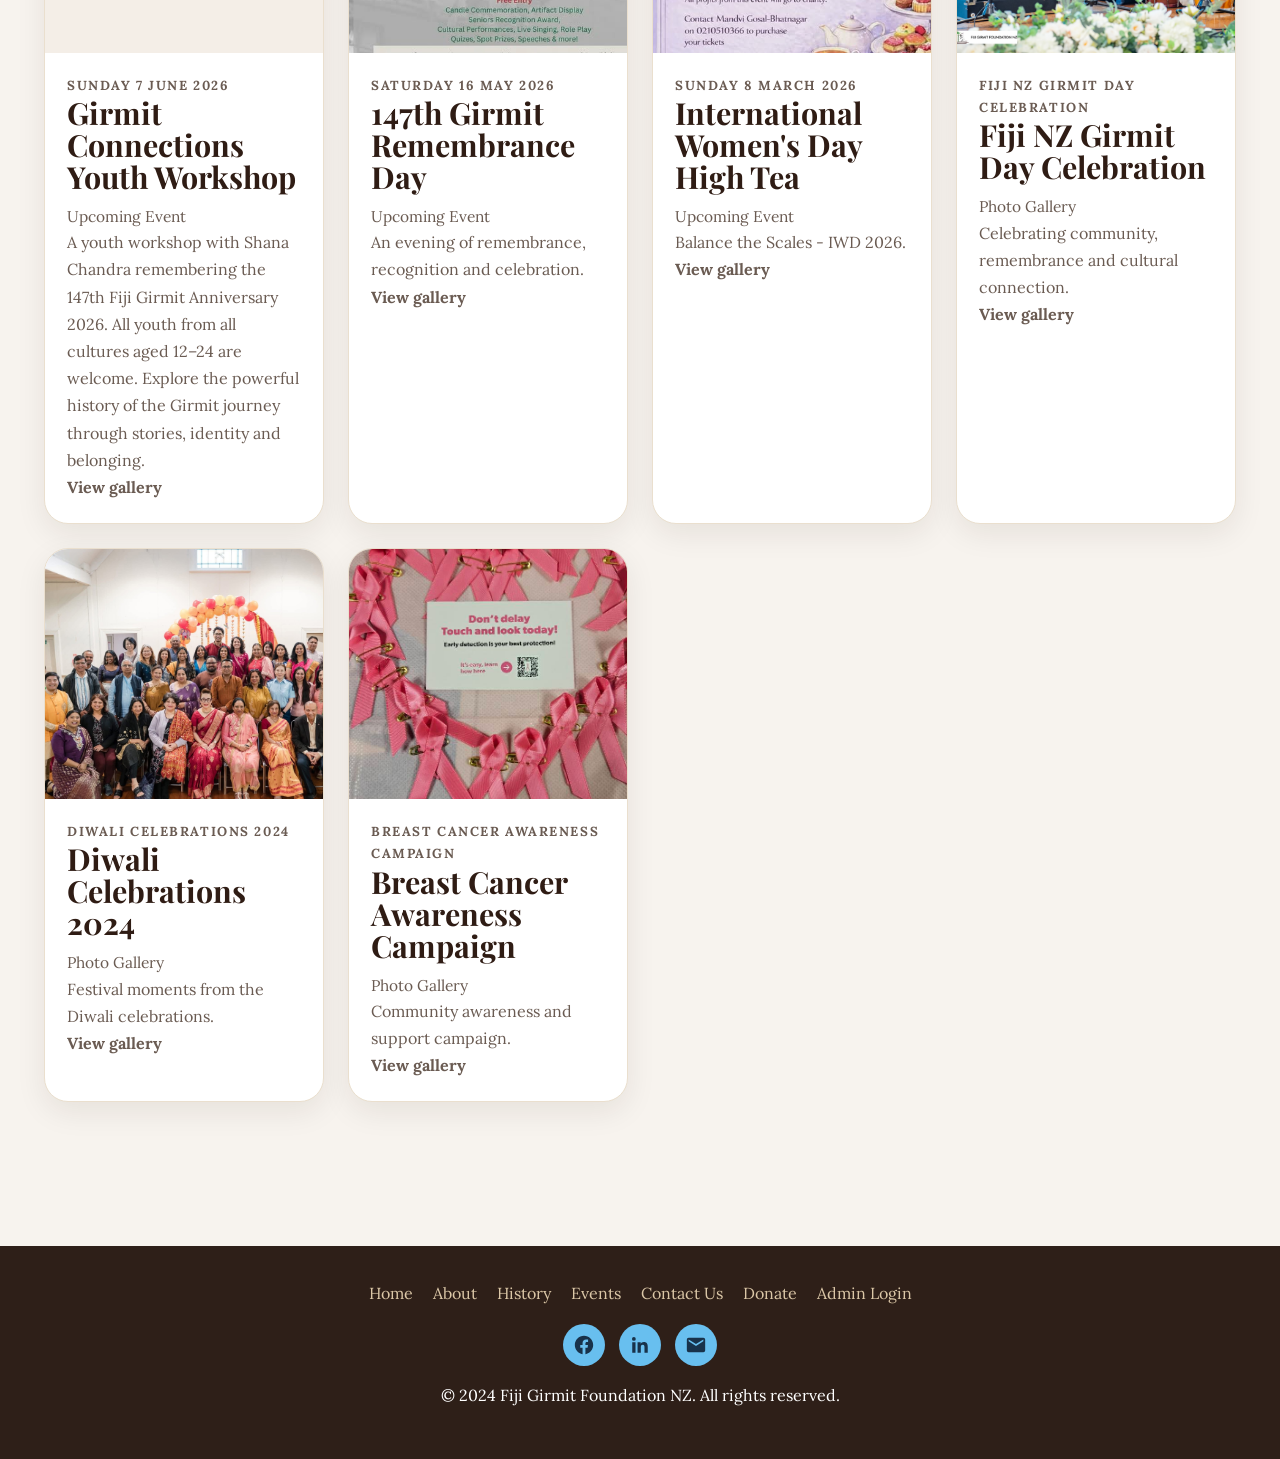
==== commit 492d85a9: "Add files via upload" ====
--- a/index.html
+++ b/index.html
@@ -395,10 +395,197 @@
 @media (max-width:760px){header .header-container,header .header-inner{padding:12px 16px!important;}header .logo-img,header .brand img{width:56px!important;height:56px!important;}header .logo-text h1,header .brand h1{font-size:1.18rem!important;white-space:normal!important;}header .logo-text p,header .brand p{font-size:.82rem!important;white-space:normal!important;}header nav{gap:6px!important;}header nav a{min-height:40px!important;padding:0 12px!important;font-size:.92rem!important;}header nav a.donate-btn,header nav .donate-btn{min-height:42px!important;padding:0 18px!important;}}
 
 </style>
-<link rel="stylesheet" href="site-style.css?v=locked-header-final-4">
+<link rel="stylesheet" href="site-style.css?v=fgfnz-hard-lock-20260503">
+<style id="fgfnz-final-header-lock">
+
+/* === FGFNZ TRUE FINAL LOCK: one identical header/nav on every page === */
+:root{
+  --fgfnz-blue:#68BFEF;
+  --fgfnz-ink:#2f1c14;
+  --fgfnz-muted:#6a5b52;
+}
+html{scroll-padding-top:112px!important;}
+body > header.fgfnz-global-header,
+header.fgfnz-global-header{
+  position:sticky!important;
+  top:0!important;
+  z-index:9999!important;
+  width:100%!important;
+  min-height:112px!important;
+  max-height:112px!important;
+  height:112px!important;
+  padding:0!important;
+  margin:0!important;
+  background:#fff!important;
+  border:0!important;
+  border-bottom:1px solid rgba(0,0,0,.06)!important;
+  box-shadow:0 2px 12px rgba(0,0,0,.06)!important;
+  backdrop-filter:none!important;
+  overflow:visible!important;
+}
+body > header.fgfnz-global-header > .header-container,
+body > header.fgfnz-global-header > .header-inner,
+header.fgfnz-global-header > .header-container,
+header.fgfnz-global-header > .header-inner{
+  max-width:1280px!important;
+  height:112px!important;
+  min-height:112px!important;
+  max-height:112px!important;
+  margin:0 auto!important;
+  padding:0 28px!important;
+  display:flex!important;
+  align-items:center!important;
+  justify-content:space-between!important;
+  gap:28px!important;
+  box-sizing:border-box!important;
+}
+header.fgfnz-global-header .logo-section,
+header.fgfnz-global-header .brand{
+  display:flex!important;
+  align-items:center!important;
+  gap:14px!important;
+  flex:0 0 430px!important;
+  min-width:430px!important;
+  height:84px!important;
+  margin:0!important;
+  padding:0!important;
+  color:var(--fgfnz-ink)!important;
+  text-decoration:none!important;
+}
+header.fgfnz-global-header .logo-img,
+header.fgfnz-global-header .brand img{
+  width:76px!important;
+  height:76px!important;
+  min-width:76px!important;
+  min-height:76px!important;
+  max-width:76px!important;
+  max-height:76px!important;
+  object-fit:contain!important;
+  display:block!important;
+  margin:0!important;
+  padding:0!important;
+  flex:0 0 76px!important;
+}
+header.fgfnz-global-header .logo-text,
+header.fgfnz-global-header .brand > div{
+  height:62px!important;
+  display:flex!important;
+  flex-direction:column!important;
+  justify-content:center!important;
+  margin:0!important;
+  padding:0!important;
+}
+header.fgfnz-global-header .logo-text h1,
+header.fgfnz-global-header .brand h1{
+  margin:0!important;
+  padding:0!important;
+  font-family:"Playfair Display",Georgia,serif!important;
+  font-size:1.75rem!important;
+  line-height:1.06!important;
+  font-weight:700!important;
+  color:var(--fgfnz-ink)!important;
+  white-space:nowrap!important;
+  letter-spacing:0!important;
+}
+header.fgfnz-global-header .logo-text p,
+header.fgfnz-global-header .brand p{
+  margin:6px 0 0!important;
+  padding:0!important;
+  font-family:"Lora",Georgia,serif!important;
+  font-size:1.02rem!important;
+  line-height:1.2!important;
+  font-weight:400!important;
+  color:var(--fgfnz-muted)!important;
+  white-space:nowrap!important;
+  letter-spacing:.15px!important;
+}
+header.fgfnz-global-header nav{
+  display:flex!important;
+  align-items:center!important;
+  justify-content:flex-end!important;
+  flex:1 1 auto!important;
+  gap:10px!important;
+  width:auto!important;
+  height:64px!important;
+  min-height:64px!important;
+  max-height:64px!important;
+  margin:0!important;
+  padding:0!important;
+  flex-wrap:nowrap!important;
+}
+header.fgfnz-global-header nav a{
+  display:inline-flex!important;
+  align-items:center!important;
+  justify-content:center!important;
+  box-sizing:border-box!important;
+  height:48px!important;
+  min-height:48px!important;
+  max-height:48px!important;
+  margin:0!important;
+  padding:0 18px!important;
+  border:0!important;
+  border-radius:999px!important;
+  background:transparent!important;
+  color:var(--fgfnz-ink)!important;
+  font-family:"Lora",Georgia,serif!important;
+  font-size:1.03rem!important;
+  line-height:1!important;
+  font-weight:500!important;
+  text-decoration:none!important;
+  transform:none!important;
+  box-shadow:none!important;
+  transition:background .18s ease,color .18s ease!important;
+}
+header.fgfnz-global-header nav a.active:not(.donate-btn),
+header.fgfnz-global-header nav a[aria-current="page"]:not(.donate-btn),
+header.fgfnz-global-header nav a:focus:not(.donate-btn){
+  background:transparent!important;
+  color:var(--fgfnz-ink)!important;
+}
+header.fgfnz-global-header nav a:not(.donate-btn):hover{
+  background:var(--fgfnz-blue)!important;
+  color:#18324A!important;
+}
+header.fgfnz-global-header nav a.donate-btn,
+header.fgfnz-global-header nav .donate-btn{
+  height:64px!important;
+  min-height:64px!important;
+  max-height:64px!important;
+  min-width:132px!important;
+  padding:0 30px!important;
+  background:var(--fgfnz-blue)!important;
+  color:#18324A!important;
+  font-weight:700!important;
+  border-radius:999px!important;
+}
+header.fgfnz-global-header nav a.donate-btn:hover,
+header.fgfnz-global-header nav a.donate-btn:focus{
+  background:var(--fgfnz-blue)!important;
+  color:#18324A!important;
+  transform:none!important;
+}
+@media (max-width:1100px){
+  body > header.fgfnz-global-header,header.fgfnz-global-header{height:auto!important;max-height:none!important;min-height:0!important;}
+  body > header.fgfnz-global-header > .header-container,body > header.fgfnz-global-header > .header-inner,header.fgfnz-global-header > .header-container,header.fgfnz-global-header > .header-inner{height:auto!important;min-height:0!important;max-height:none!important;padding:12px 18px!important;flex-direction:column!important;align-items:flex-start!important;gap:12px!important;}
+  header.fgfnz-global-header .logo-section,header.fgfnz-global-header .brand{flex:0 0 auto!important;width:100%!important;min-width:0!important;}
+  header.fgfnz-global-header nav{width:100%!important;height:auto!important;min-height:0!important;max-height:none!important;justify-content:flex-start!important;flex-wrap:wrap!important;}
+}
+@media (max-width:760px){
+  header.fgfnz-global-header .logo-section,header.fgfnz-global-header .brand{height:60px!important;gap:10px!important;}
+  header.fgfnz-global-header .logo-img,header.fgfnz-global-header .brand img{width:56px!important;height:56px!important;min-width:56px!important;min-height:56px!important;max-width:56px!important;max-height:56px!important;flex-basis:56px!important;}
+  header.fgfnz-global-header .logo-text h1,header.fgfnz-global-header .brand h1{font-size:1.15rem!important;white-space:normal!important;}
+  header.fgfnz-global-header .logo-text p,header.fgfnz-global-header .brand p{font-size:.82rem!important;white-space:normal!important;}
+  header.fgfnz-global-header nav a{height:40px!important;min-height:40px!important;max-height:40px!important;padding:0 12px!important;font-size:.92rem!important;}
+  header.fgfnz-global-header nav a.donate-btn{height:42px!important;min-height:42px!important;max-height:42px!important;min-width:88px!important;padding:0 18px!important;}
+}
+/* Event cards: no broken-looking alt text; cover first, consistent shape */
+.media{background:#efe6da!important;position:relative!important;overflow:hidden!important;}
+.media img{width:100%!important;height:100%!important;object-fit:cover!important;display:block!important;}
+.media .media-placeholder{height:100%;min-height:180px;display:flex;align-items:center;justify-content:center;text-align:center;color:#6a5b52;padding:24px;}
+</style>
 </head>
 <body>
-<header><div class="header-container"><a class="logo-section" href="index.html"><img alt="Fiji Girmit Foundation NZ Logo" class="logo-img" src="logo.jpg"/><div class="logo-text"><h1>Fiji Girmit Foundation NZ</h1><p>Remembering · Celebrating · Advocating</p></div></a><nav><a href="index.html">Home</a><a href="about.html">About</a><a href="history.html">History</a><a href="events.html">Events</a><a href="contact.html">Contact Us</a><a class="donate-btn" href="donate.html">Donate</a></nav></div></header>
+<header class="fgfnz-global-header"><div class="header-container"><a class="logo-section" href="index.html"><img alt="Fiji Girmit Foundation NZ Logo" class="logo-img" src="logo.jpg"/><div class="logo-text"><h1>Fiji Girmit Foundation NZ</h1><p>Remembering · Celebrating · Advocating</p></div></a><nav><a href="index.html">Home</a><a href="about.html">About</a><a href="history.html">History</a><a href="events.html">Events</a><a href="contact.html">Contact Us</a><a class="donate-btn" href="donate.html">Donate</a></nav></div></header>
 <main>
 <section class="hero"><div class="hero-slides"><div class="hero-slide active"><img alt="Fiji Girmit Day celebration hero image 1" src="images/gday17.jpg"/></div><div class="hero-slide"><img alt="Fiji Girmit Day celebration hero image 2" src="images/gday16.jpg"/></div><div class="hero-slide"><img alt="Fiji Girmit Day celebration hero image 3" src="images/gday15.jpg"/></div><div class="hero-slide"><img alt="Fiji Girmit Day celebration hero image 4" src="images/gday14.jpg"/></div></div><div class="hero-content"><p class="topline">Remembering · Celebrating · Advocating</p><h1>Honouring the Legacy of</h1><h2>the Girmitiya</h2><p class="desc">Preserving the stories, identity, and diaspora of Fiji Indians in Aotearoa through remembrance, education, and community connection.</p><button onclick="window.location.href='history.html'">Discover Our Story</button></div><div class="hero-dots"></div></section>
 <section class="section"><div><p class="section-label">Keeping the story alive</p><h3>Fiji Girmit Foundation New Zealand</h3><p>The Fiji Girmit Foundation New Zealand honours the journey, sacrifice, and achievements of the Girmitiya and their descendants. The Foundation keeps this history visible through remembrance, education, cultural events, and community connection.</p></div><div class="full-width-slideshow"><div class="slides-track"><div class="story-slide active"><img alt="Historic Fiji Girmit memory 10" src="images/gday10.jpg"/></div><div class="story-slide"><img alt="Historic Fiji Girmit memory 9" src="images/gday9.jpg"/></div><div class="story-slide"><img alt="Historic Fiji Girmit memory 8" src="images/gday8.jpg"/></div><div class="story-slide"><img alt="Historic Fiji Girmit memory 7" src="images/gday7.jpg"/></div></div><div class="slideshow-overlay"></div><div class="slideshow-dots"></div></div></section>
@@ -411,7 +598,7 @@
 function setupHeroSlideshow(){const slides=Array.from(document.querySelectorAll('.hero .hero-slide'));const dotsWrap=document.querySelector('.hero-dots');if(!slides.length||!dotsWrap)return;let current=0;slides.forEach(function(_,i){const b=document.createElement('button');b.className='dot'+(i===0?' active':'');b.onclick=function(){show(i)};dotsWrap.appendChild(b)});const dots=Array.from(dotsWrap.children);function show(i){slides[current].classList.remove('active');dots[current].classList.remove('active');current=i;slides[current].classList.add('active');dots[current].classList.add('active')}setInterval(function(){show((current+1)%slides.length)},4500)}
 function setupStorySlideshow(){const slides=Array.from(document.querySelectorAll('.story-slide'));const dotsWrap=document.querySelector('.slideshow-dots');if(!slides.length||!dotsWrap)return;let current=0;slides.forEach(function(_,i){const b=document.createElement('button');b.className='dot'+(i===0?' active':'');b.onclick=function(){show(i)};dotsWrap.appendChild(b)});const dots=Array.from(dotsWrap.children);function show(i){slides[current].classList.remove('active');dots[current].classList.remove('active');current=i;slides[current].classList.add('active');dots[current].classList.add('active')}setInterval(function(){show((current+1)%slides.length)},5200)}
 let galleries=[],modalIndex=0,photoIndex=0;function esc(v){return String(v||'').replace(/[&<>"']/g,function(c){return({'&':'&amp;','<':'&lt;','>':'&gt;','"':'&quot;',"'":'&#39;'})[c]})}
-async function loadGalleries(){let items=[];try{if(typeof cmsLoadEvents==='function')items=await cmsLoadEvents()}catch(e){console.warn(e)}galleries=(typeof cmsSortEvents==='function'?cmsSortEvents(items||[]):items||[]).filter(item=>item&&item.show_on_homepage!==false).slice(0,6);const section=document.getElementById('galleryHighlightsSection');const grid=document.getElementById('galleryHighlightsGrid');if(!grid)return;if(!galleries.length){if(section)section.style.display='none';return}grid.innerHTML=galleries.map((g,i)=>{const first=(typeof cmsCoverImage==='function'?cmsCoverImage(g):((g.flyer||(g.photos&&g.photos[0])||'')));const media=first?`<div class="media"><img src="${esc(first)}" alt="${esc(g.title)}"></div>`:`<div class="media media--empty"><div class="media-placeholder">No image uploaded</div></div>`;return `<article class="site-card" onclick="openEventModal(${i})">${media}<div class="content"><p class="eyebrow">${esc(g.date_display||cmsFormatDate(g.date,false)||'Gallery')}</p><h3>${esc(g.title||'Event Gallery')}</h3><p class="meta">${esc(g.category||'Photo Gallery')}</p><p>${esc(g.description||g.gallery_intro||'')}</p><p class="cta">View gallery</p></div></article>`}).join('')}
+async function loadGalleries(){let items=[];try{if(typeof cmsLoadEvents==='function')items=await cmsLoadEvents()}catch(e){console.warn(e)}galleries=(typeof cmsSortEvents==='function'?cmsSortEvents(items||[]):items||[]).filter(item=>item&&item.show_on_homepage!==false).slice(0,6);const section=document.getElementById('galleryHighlightsSection');const grid=document.getElementById('galleryHighlightsGrid');if(!grid)return;if(!galleries.length){if(section)section.style.display='none';return}grid.innerHTML=galleries.map((g,i)=>{const first=(typeof cmsCoverImage==='function'?cmsCoverImage(g):((g.flyer||(g.photos&&g.photos[0])||'')));const media=first?`<div class="media"><img src="${esc(first)}" alt="${esc(g.title)}" onerror="this.remove();this.parentElement.innerHTML='<div class=&quot;media-placeholder&quot;>No image uploaded</div>';"></div>`:`<div class="media media--empty"><div class="media-placeholder">No image uploaded</div></div>`;return `<article class="site-card" onclick="openEventModal(${i})">${media}<div class="content"><p class="eyebrow">${esc(g.date_display||cmsFormatDate(g.date,false)||'Gallery')}</p><h3>${esc(g.title||'Event Gallery')}</h3><p class="meta">${esc(g.category||'Photo Gallery')}</p><p>${esc(g.description||g.gallery_intro||'')}</p><p class="cta">View gallery</p></div></article>`}).join('')}
 function openEventModal(i){modalIndex=i;photoIndex=0;renderModal();document.getElementById('eventModal').classList.add('open')}function closeEventModal(){document.getElementById('eventModal').classList.remove('open')}function changeEventModalGallery(step){const photos=(galleries[modalIndex]&&galleries[modalIndex].photos)||[];if(!photos.length)return;photoIndex=(photoIndex+step+photos.length)%photos.length;renderModal()}function renderModal(){const g=galleries[modalIndex]||{};const photos=(typeof cmsEventImages==='function'?cmsEventImages(g):((g.photos&&g.photos.length)?g.photos:(g.flyer?[g.flyer]:[])));const visual=document.querySelector('.modal-visual');const img=document.querySelector('[data-modal-image]');document.querySelector('[data-modal-title]').textContent=g.title||'Gallery';if(photos.length){visual.classList.remove('no-image');img.src=photos[photoIndex];img.alt=g.title||'Gallery image'}else{visual.classList.add('no-image');img.removeAttribute('src')}document.querySelector('[data-modal-counter]').style.display=photos.length?'inline-flex':'none';document.querySelector('[data-modal-counter]').textContent=(photoIndex+1)+' / '+photos.length;const modalMeta=document.querySelector('[data-modal-meta]');if(modalMeta)modalMeta.textContent=g.date_display||cmsFormatDate(g.date,false)||'';document.querySelector('[data-modal-text]').innerHTML='<p>'+esc(g.description||g.gallery_intro||'')+'</p>';document.querySelector('[data-modal-prev]').style.display=photos.length>1?'block':'none';document.querySelector('[data-modal-next]').style.display=photos.length>1?'block':'none'}
 setupHeroSlideshow();setupStorySlideshow();loadGalleries();document.getElementById('eventModal').addEventListener('click',function(e){if(e.target===this)closeEventModal()});document.addEventListener('keydown',function(e){if(e.key==='Escape')closeEventModal()});
 </script>
--- a/site-style.css
+++ b/site-style.css
@@ -0,0 +1,428 @@
+/* FGFNZ LOCKED GLOBAL STYLE - header/nav/footer consistency on every page */
+:root{
+  --fgfnz-blue:#68BFEF;
+  --fgfnz-ink:#2d1d14;
+  --fgfnz-muted:#6d5d54;
+  --fgfnz-cream:#f7f1ea;
+}
+*{box-sizing:border-box;}
+html,body{margin:0!important;overflow-x:hidden!important;}
+body > header,
+header{
+  position:sticky!important;
+  top:0!important;
+  left:0!important;
+  right:0!important;
+  z-index:9999!important;
+  width:100%!important;
+  height:118px!important;
+  min-height:118px!important;
+  max-height:118px!important;
+  padding:0!important;
+  margin:0!important;
+  background:#fff!important;
+  border-bottom:1px solid rgba(45,29,20,.08)!important;
+  box-shadow:0 2px 14px rgba(45,29,20,.06)!important;
+  overflow:visible!important;
+}
+body > header > .header-container,
+body > header > .header-inner,
+header > .header-container,
+header > .header-inner{
+  width:100%!important;
+  max-width:1440px!important;
+  height:118px!important;
+  min-height:118px!important;
+  max-height:118px!important;
+  margin:0 auto!important;
+  padding:0 32px!important;
+  display:grid!important;
+  grid-template-columns:minmax(450px,1fr) auto!important;
+  align-items:center!important;
+  justify-content:space-between!important;
+  column-gap:36px!important;
+}
+header .logo-section,
+header .brand,
+body > header .logo-section,
+body > header .brand{
+  display:flex!important;
+  align-items:center!important;
+  justify-content:flex-start!important;
+  gap:14px!important;
+  height:82px!important;
+  min-height:82px!important;
+  max-height:82px!important;
+  min-width:0!important;
+  width:auto!important;
+  margin:0!important;
+  padding:0!important;
+  text-decoration:none!important;
+  color:var(--fgfnz-ink)!important;
+  flex:none!important;
+}
+header .logo-img,
+header .brand img,
+body > header .logo-img,
+body > header .brand img{
+  display:block!important;
+  width:78px!important;
+  min-width:78px!important;
+  max-width:78px!important;
+  height:78px!important;
+  min-height:78px!important;
+  max-height:78px!important;
+  object-fit:contain!important;
+  margin:0!important;
+  padding:0!important;
+  border:0!important;
+  flex:0 0 78px!important;
+}
+header .logo-text,
+header .brand > div,
+body > header .logo-text,
+body > header .brand > div{
+  display:flex!important;
+  flex-direction:column!important;
+  justify-content:center!important;
+  align-items:flex-start!important;
+  height:78px!important;
+  min-height:78px!important;
+  margin:0!important;
+  padding:0!important;
+}
+header .logo-text h1,
+header .brand h1,
+body > header .logo-text h1,
+body > header .brand h1{
+  display:block!important;
+  margin:0!important;
+  padding:0!important;
+  font-family:"Playfair Display", Georgia, "Times New Roman", serif!important;
+  font-size:2rem!important;
+  line-height:1.08!important;
+  font-weight:700!important;
+  letter-spacing:-.02em!important;
+  color:var(--fgfnz-ink)!important;
+  white-space:nowrap!important;
+}
+header .logo-text p,
+header .brand p,
+body > header .logo-text p,
+body > header .brand p{
+  display:block!important;
+  margin:6px 0 0!important;
+  padding:0!important;
+  font-family:"Lora", Georgia, "Times New Roman", serif!important;
+  font-size:1.12rem!important;
+  line-height:1.2!important;
+  font-weight:400!important;
+  letter-spacing:.01em!important;
+  color:var(--fgfnz-muted)!important;
+  white-space:nowrap!important;
+}
+body > header nav,
+header nav{
+  display:flex!important;
+  align-items:center!important;
+  justify-content:flex-end!important;
+  flex-direction:row!important;
+  flex-wrap:nowrap!important;
+  gap:16px!important;
+  width:auto!important;
+  height:64px!important;
+  min-height:64px!important;
+  margin:0!important;
+  padding:0!important;
+  background:transparent!important;
+}
+body > header nav a,
+header nav a{
+  display:inline-flex!important;
+  align-items:center!important;
+  justify-content:center!important;
+  height:50px!important;
+  min-height:50px!important;
+  max-height:50px!important;
+  padding:0 18px!important;
+  margin:0!important;
+  border-radius:999px!important;
+  background:transparent!important;
+  border:0!important;
+  color:var(--fgfnz-ink)!important;
+  font-family:"Lora", Georgia, "Times New Roman", serif!important;
+  font-size:1.08rem!important;
+  line-height:1!important;
+  font-weight:500!important;
+  text-align:center!important;
+  text-decoration:none!important;
+  white-space:nowrap!important;
+  vertical-align:middle!important;
+  box-shadow:none!important;
+  transform:none!important;
+  transition:background .18s ease,color .18s ease,transform .18s ease!important;
+}
+body > header nav a.active:not(.donate-btn),
+body > header nav a[aria-current="page"]:not(.donate-btn),
+header nav a.active:not(.donate-btn),
+header nav a[aria-current="page"]:not(.donate-btn){
+  background:transparent!important;
+  color:var(--fgfnz-ink)!important;
+  box-shadow:none!important;
+}
+body > header nav a:not(.donate-btn):hover,
+body > header nav a:not(.donate-btn):focus,
+header nav a:not(.donate-btn):hover,
+header nav a:not(.donate-btn):focus{
+  background:var(--fgfnz-blue)!important;
+  color:#18324A!important;
+  box-shadow:none!important;
+  outline:none!important;
+}
+body > header nav a.donate-btn,
+header nav a.donate-btn,
+body > header nav .donate-btn,
+header nav .donate-btn{
+  width:132px!important;
+  height:64px!important;
+  min-width:132px!important;
+  min-height:64px!important;
+  max-height:64px!important;
+  padding:0 28px!important;
+  display:inline-flex!important;
+  align-items:center!important;
+  justify-content:center!important;
+  background:var(--fgfnz-blue)!important;
+  color:#18324A!important;
+  font-family:"Lora", Georgia, "Times New Roman", serif!important;
+  font-size:1.08rem!important;
+  line-height:1!important;
+  font-weight:700!important;
+  border-radius:999px!important;
+  text-align:center!important;
+  text-decoration:none!important;
+  white-space:nowrap!important;
+}
+body > header nav a.donate-btn:hover,
+body > header nav a.donate-btn:focus,
+header nav a.donate-btn:hover,
+header nav a.donate-btn:focus{
+  background:var(--fgfnz-blue)!important;
+  color:#18324A!important;
+  transform:translateY(-1px)!important;
+}
+main{margin-top:0!important;}
+/* Events/cards image consistency */
+.site-card .media{height:250px!important;display:flex!important;align-items:center!important;justify-content:center!important;background:#f4eee7!important;overflow:hidden!important;}
+.site-card .media img{width:100%!important;height:100%!important;object-fit:cover!important;display:block!important;}
+.modal .modal-visual{background:#111!important;display:flex!important;align-items:center!important;justify-content:center!important;min-height:560px!important;overflow:hidden!important;}
+.modal .modal-visual img{width:100%!important;height:100%!important;max-height:70vh!important;object-fit:contain!important;display:block!important;}
+/* Footer icons */
+.footer-social{display:flex!important;justify-content:center!important;align-items:center!important;gap:14px!important;margin:12px 0!important;}
+.footer-social .social-icon{width:42px!important;height:42px!important;border-radius:999px!important;display:inline-flex!important;align-items:center!important;justify-content:center!important;background:var(--fgfnz-blue)!important;color:#18324A!important;text-decoration:none!important;}
+.footer-social .social-icon svg{width:22px!important;height:22px!important;fill:currentColor!important;display:block!important;}
+@media (max-width:1180px){
+  body > header,header{height:auto!important;min-height:0!important;max-height:none!important;}
+  body > header > .header-container,body > header > .header-inner,header > .header-container,header > .header-inner{
+    height:auto!important;min-height:0!important;max-height:none!important;grid-template-columns:1fr!important;row-gap:12px!important;padding:12px 22px!important;align-items:start!important;
+  }
+  body > header nav,header nav{height:auto!important;min-height:0!important;justify-content:flex-start!important;flex-wrap:wrap!important;gap:8px!important;}
+}
+@media (max-width:760px){
+  body > header > .header-container,body > header > .header-inner,header > .header-container,header > .header-inner{padding:10px 14px!important;}
+  header .logo-section,header .brand,body > header .logo-section,body > header .brand{height:58px!important;min-height:58px!important;max-height:58px!important;gap:10px!important;}
+  header .logo-img,header .brand img,body > header .logo-img,body > header .brand img{width:56px!important;min-width:56px!important;max-width:56px!important;height:56px!important;min-height:56px!important;max-height:56px!important;flex-basis:56px!important;}
+  header .logo-text,header .brand > div,body > header .logo-text,body > header .brand > div{height:56px!important;min-height:56px!important;}
+  header .logo-text h1,header .brand h1,body > header .logo-text h1,body > header .brand h1{font-size:1.15rem!important;line-height:1.12!important;white-space:normal!important;}
+  header .logo-text p,header .brand p,body > header .logo-text p,body > header .brand p{font-size:.82rem!important;line-height:1.18!important;white-space:normal!important;margin-top:4px!important;}
+  body > header nav a,header nav a{height:40px!important;min-height:40px!important;max-height:40px!important;padding:0 12px!important;font-size:.92rem!important;}
+  body > header nav a.donate-btn,header nav a.donate-btn{height:42px!important;min-height:42px!important;max-height:42px!important;width:auto!important;min-width:88px!important;padding:0 16px!important;font-size:.92rem!important;}
+  .site-card .media{height:210px!important;}
+  .modal .modal-visual{min-height:320px!important;}
+}
+
+
+/* === FGFNZ TRUE FINAL LOCK: one identical header/nav on every page === */
+:root{
+  --fgfnz-blue:#68BFEF;
+  --fgfnz-ink:#2f1c14;
+  --fgfnz-muted:#6a5b52;
+}
+html{scroll-padding-top:112px!important;}
+body > header.fgfnz-global-header,
+header.fgfnz-global-header{
+  position:sticky!important;
+  top:0!important;
+  z-index:9999!important;
+  width:100%!important;
+  min-height:112px!important;
+  max-height:112px!important;
+  height:112px!important;
+  padding:0!important;
+  margin:0!important;
+  background:#fff!important;
+  border:0!important;
+  border-bottom:1px solid rgba(0,0,0,.06)!important;
+  box-shadow:0 2px 12px rgba(0,0,0,.06)!important;
+  backdrop-filter:none!important;
+  overflow:visible!important;
+}
+body > header.fgfnz-global-header > .header-container,
+body > header.fgfnz-global-header > .header-inner,
+header.fgfnz-global-header > .header-container,
+header.fgfnz-global-header > .header-inner{
+  max-width:1280px!important;
+  height:112px!important;
+  min-height:112px!important;
+  max-height:112px!important;
+  margin:0 auto!important;
+  padding:0 28px!important;
+  display:flex!important;
+  align-items:center!important;
+  justify-content:space-between!important;
+  gap:28px!important;
+  box-sizing:border-box!important;
+}
+header.fgfnz-global-header .logo-section,
+header.fgfnz-global-header .brand{
+  display:flex!important;
+  align-items:center!important;
+  gap:14px!important;
+  flex:0 0 430px!important;
+  min-width:430px!important;
+  height:84px!important;
+  margin:0!important;
+  padding:0!important;
+  color:var(--fgfnz-ink)!important;
+  text-decoration:none!important;
+}
+header.fgfnz-global-header .logo-img,
+header.fgfnz-global-header .brand img{
+  width:76px!important;
+  height:76px!important;
+  min-width:76px!important;
+  min-height:76px!important;
+  max-width:76px!important;
+  max-height:76px!important;
+  object-fit:contain!important;
+  display:block!important;
+  margin:0!important;
+  padding:0!important;
+  flex:0 0 76px!important;
+}
+header.fgfnz-global-header .logo-text,
+header.fgfnz-global-header .brand > div{
+  height:62px!important;
+  display:flex!important;
+  flex-direction:column!important;
+  justify-content:center!important;
+  margin:0!important;
+  padding:0!important;
+}
+header.fgfnz-global-header .logo-text h1,
+header.fgfnz-global-header .brand h1{
+  margin:0!important;
+  padding:0!important;
+  font-family:"Playfair Display",Georgia,serif!important;
+  font-size:1.75rem!important;
+  line-height:1.06!important;
+  font-weight:700!important;
+  color:var(--fgfnz-ink)!important;
+  white-space:nowrap!important;
+  letter-spacing:0!important;
+}
+header.fgfnz-global-header .logo-text p,
+header.fgfnz-global-header .brand p{
+  margin:6px 0 0!important;
+  padding:0!important;
+  font-family:"Lora",Georgia,serif!important;
+  font-size:1.02rem!important;
+  line-height:1.2!important;
+  font-weight:400!important;
+  color:var(--fgfnz-muted)!important;
+  white-space:nowrap!important;
+  letter-spacing:.15px!important;
+}
+header.fgfnz-global-header nav{
+  display:flex!important;
+  align-items:center!important;
+  justify-content:flex-end!important;
+  flex:1 1 auto!important;
+  gap:10px!important;
+  width:auto!important;
+  height:64px!important;
+  min-height:64px!important;
+  max-height:64px!important;
+  margin:0!important;
+  padding:0!important;
+  flex-wrap:nowrap!important;
+}
+header.fgfnz-global-header nav a{
+  display:inline-flex!important;
+  align-items:center!important;
+  justify-content:center!important;
+  box-sizing:border-box!important;
+  height:48px!important;
+  min-height:48px!important;
+  max-height:48px!important;
+  margin:0!important;
+  padding:0 18px!important;
+  border:0!important;
+  border-radius:999px!important;
+  background:transparent!important;
+  color:var(--fgfnz-ink)!important;
+  font-family:"Lora",Georgia,serif!important;
+  font-size:1.03rem!important;
+  line-height:1!important;
+  font-weight:500!important;
+  text-decoration:none!important;
+  transform:none!important;
+  box-shadow:none!important;
+  transition:background .18s ease,color .18s ease!important;
+}
+header.fgfnz-global-header nav a.active:not(.donate-btn),
+header.fgfnz-global-header nav a[aria-current="page"]:not(.donate-btn),
+header.fgfnz-global-header nav a:focus:not(.donate-btn){
+  background:transparent!important;
+  color:var(--fgfnz-ink)!important;
+}
+header.fgfnz-global-header nav a:not(.donate-btn):hover{
+  background:var(--fgfnz-blue)!important;
+  color:#18324A!important;
+}
+header.fgfnz-global-header nav a.donate-btn,
+header.fgfnz-global-header nav .donate-btn{
+  height:64px!important;
+  min-height:64px!important;
+  max-height:64px!important;
+  min-width:132px!important;
+  padding:0 30px!important;
+  background:var(--fgfnz-blue)!important;
+  color:#18324A!important;
+  font-weight:700!important;
+  border-radius:999px!important;
+}
+header.fgfnz-global-header nav a.donate-btn:hover,
+header.fgfnz-global-header nav a.donate-btn:focus{
+  background:var(--fgfnz-blue)!important;
+  color:#18324A!important;
+  transform:none!important;
+}
+@media (max-width:1100px){
+  body > header.fgfnz-global-header,header.fgfnz-global-header{height:auto!important;max-height:none!important;min-height:0!important;}
+  body > header.fgfnz-global-header > .header-container,body > header.fgfnz-global-header > .header-inner,header.fgfnz-global-header > .header-container,header.fgfnz-global-header > .header-inner{height:auto!important;min-height:0!important;max-height:none!important;padding:12px 18px!important;flex-direction:column!important;align-items:flex-start!important;gap:12px!important;}
+  header.fgfnz-global-header .logo-section,header.fgfnz-global-header .brand{flex:0 0 auto!important;width:100%!important;min-width:0!important;}
+  header.fgfnz-global-header nav{width:100%!important;height:auto!important;min-height:0!important;max-height:none!important;justify-content:flex-start!important;flex-wrap:wrap!important;}
+}
+@media (max-width:760px){
+  header.fgfnz-global-header .logo-section,header.fgfnz-global-header .brand{height:60px!important;gap:10px!important;}
+  header.fgfnz-global-header .logo-img,header.fgfnz-global-header .brand img{width:56px!important;height:56px!important;min-width:56px!important;min-height:56px!important;max-width:56px!important;max-height:56px!important;flex-basis:56px!important;}
+  header.fgfnz-global-header .logo-text h1,header.fgfnz-global-header .brand h1{font-size:1.15rem!important;white-space:normal!important;}
+  header.fgfnz-global-header .logo-text p,header.fgfnz-global-header .brand p{font-size:.82rem!important;white-space:normal!important;}
+  header.fgfnz-global-header nav a{height:40px!important;min-height:40px!important;max-height:40px!important;padding:0 12px!important;font-size:.92rem!important;}
+  header.fgfnz-global-header nav a.donate-btn{height:42px!important;min-height:42px!important;max-height:42px!important;min-width:88px!important;padding:0 18px!important;}
+}
+/* Event cards: no broken-looking alt text; cover first, consistent shape */
+.media{background:#efe6da!important;position:relative!important;overflow:hidden!important;}
+.media img{width:100%!important;height:100%!important;object-fit:cover!important;display:block!important;}
+.media .media-placeholder{height:100%;min-height:180px;display:flex;align-items:center;justify-content:center;text-align:center;color:#6a5b52;padding:24px;}
